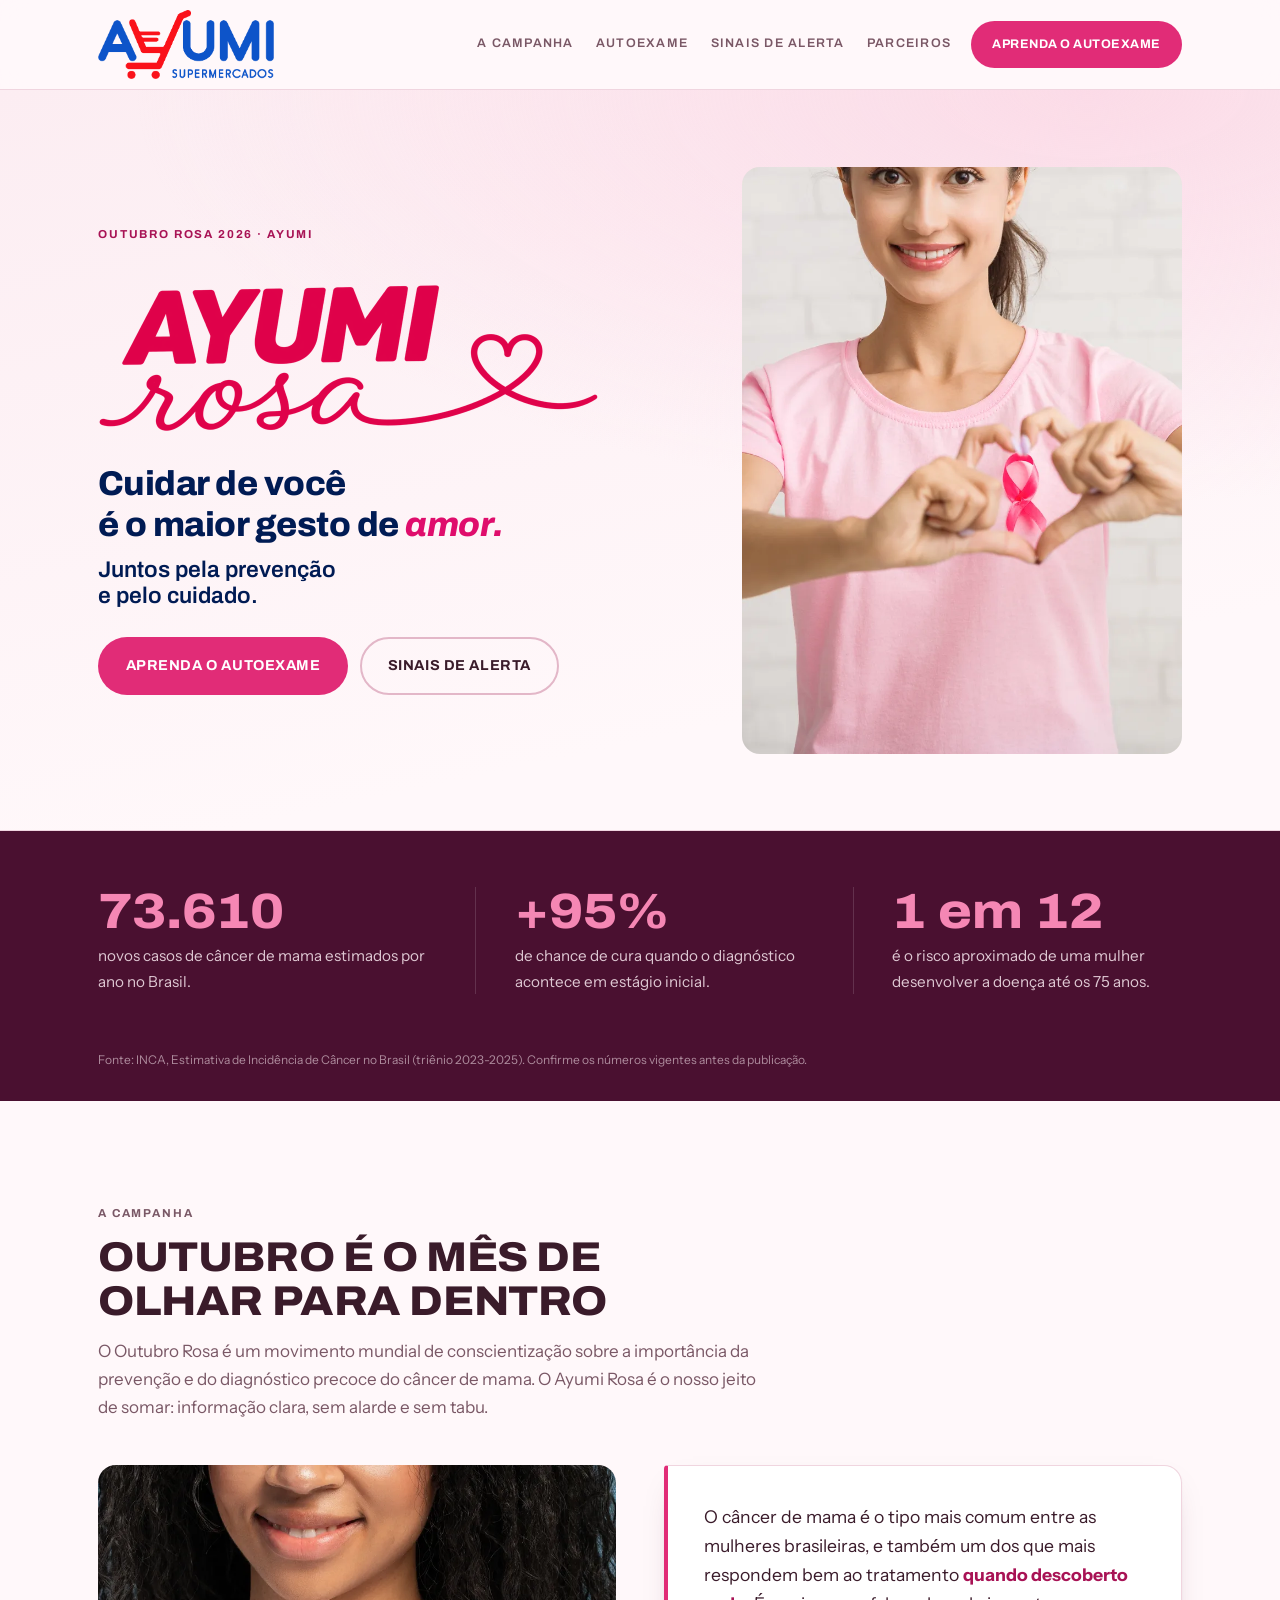
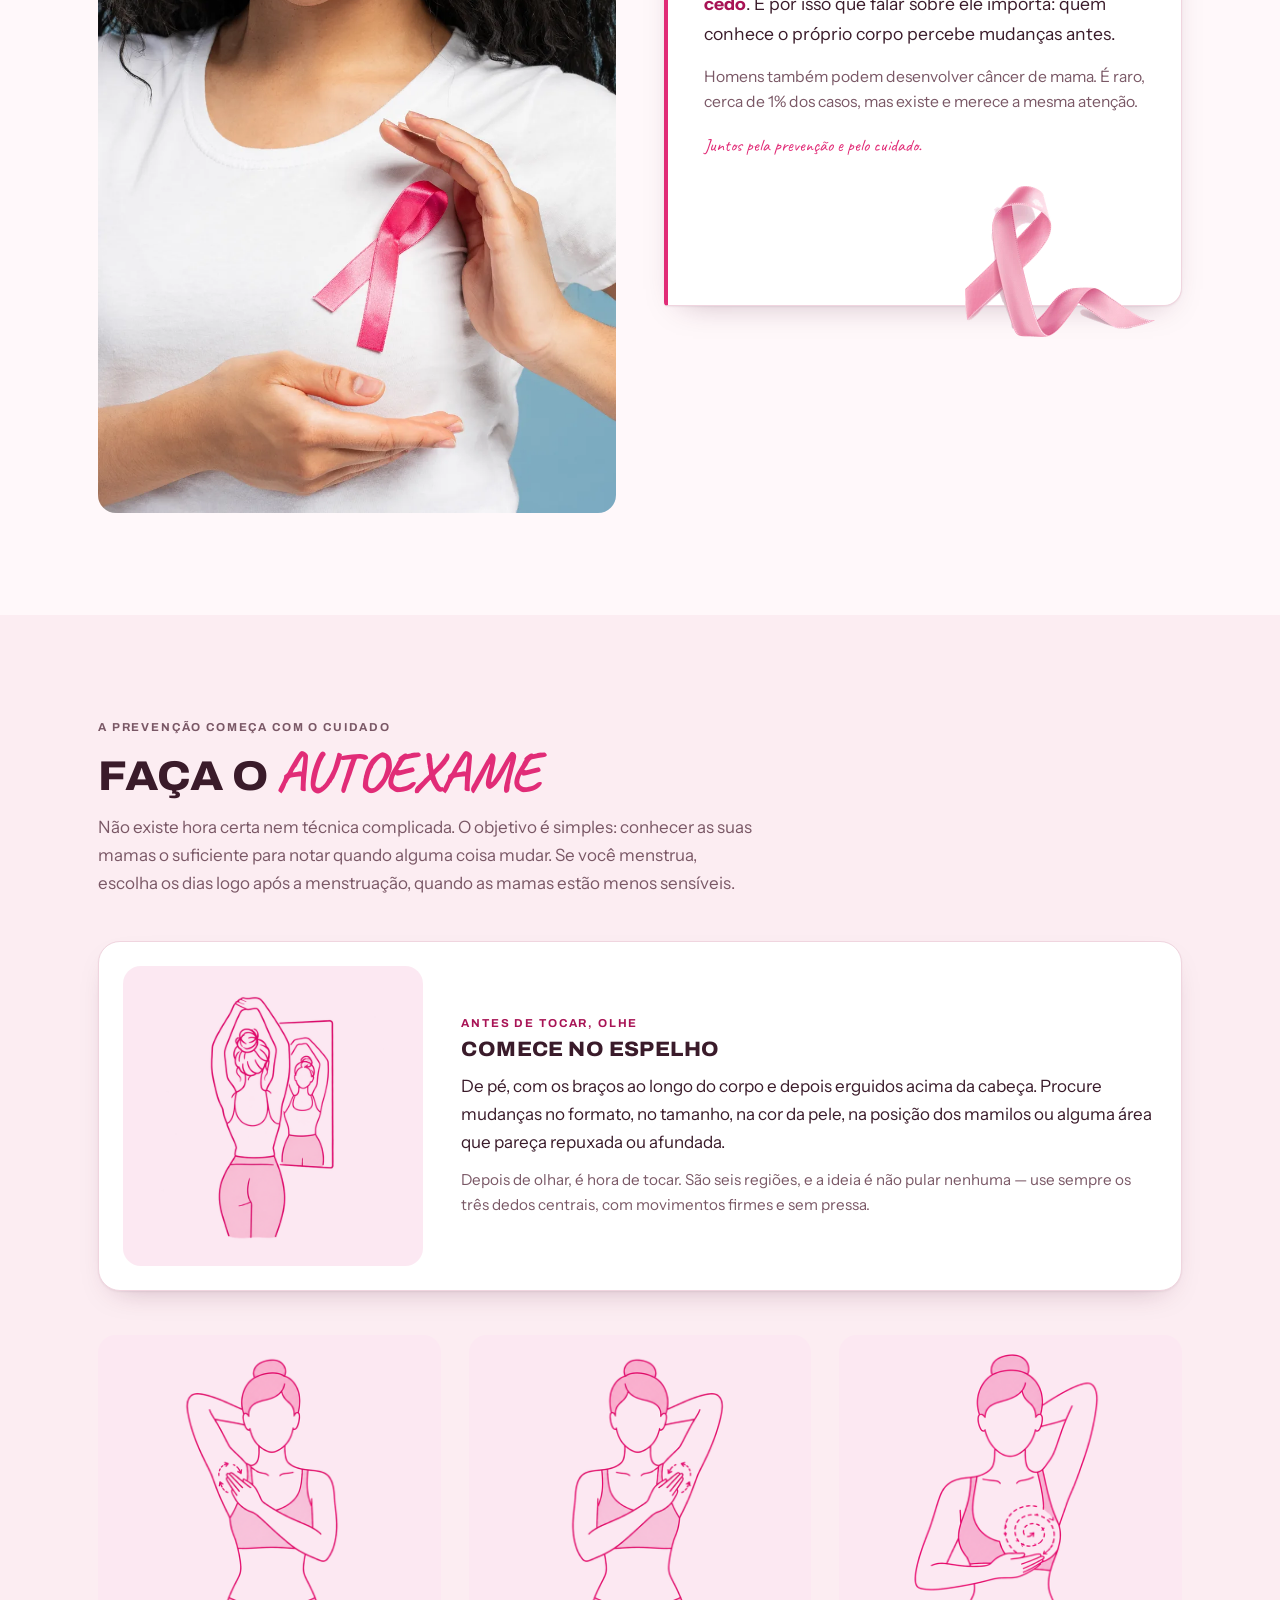
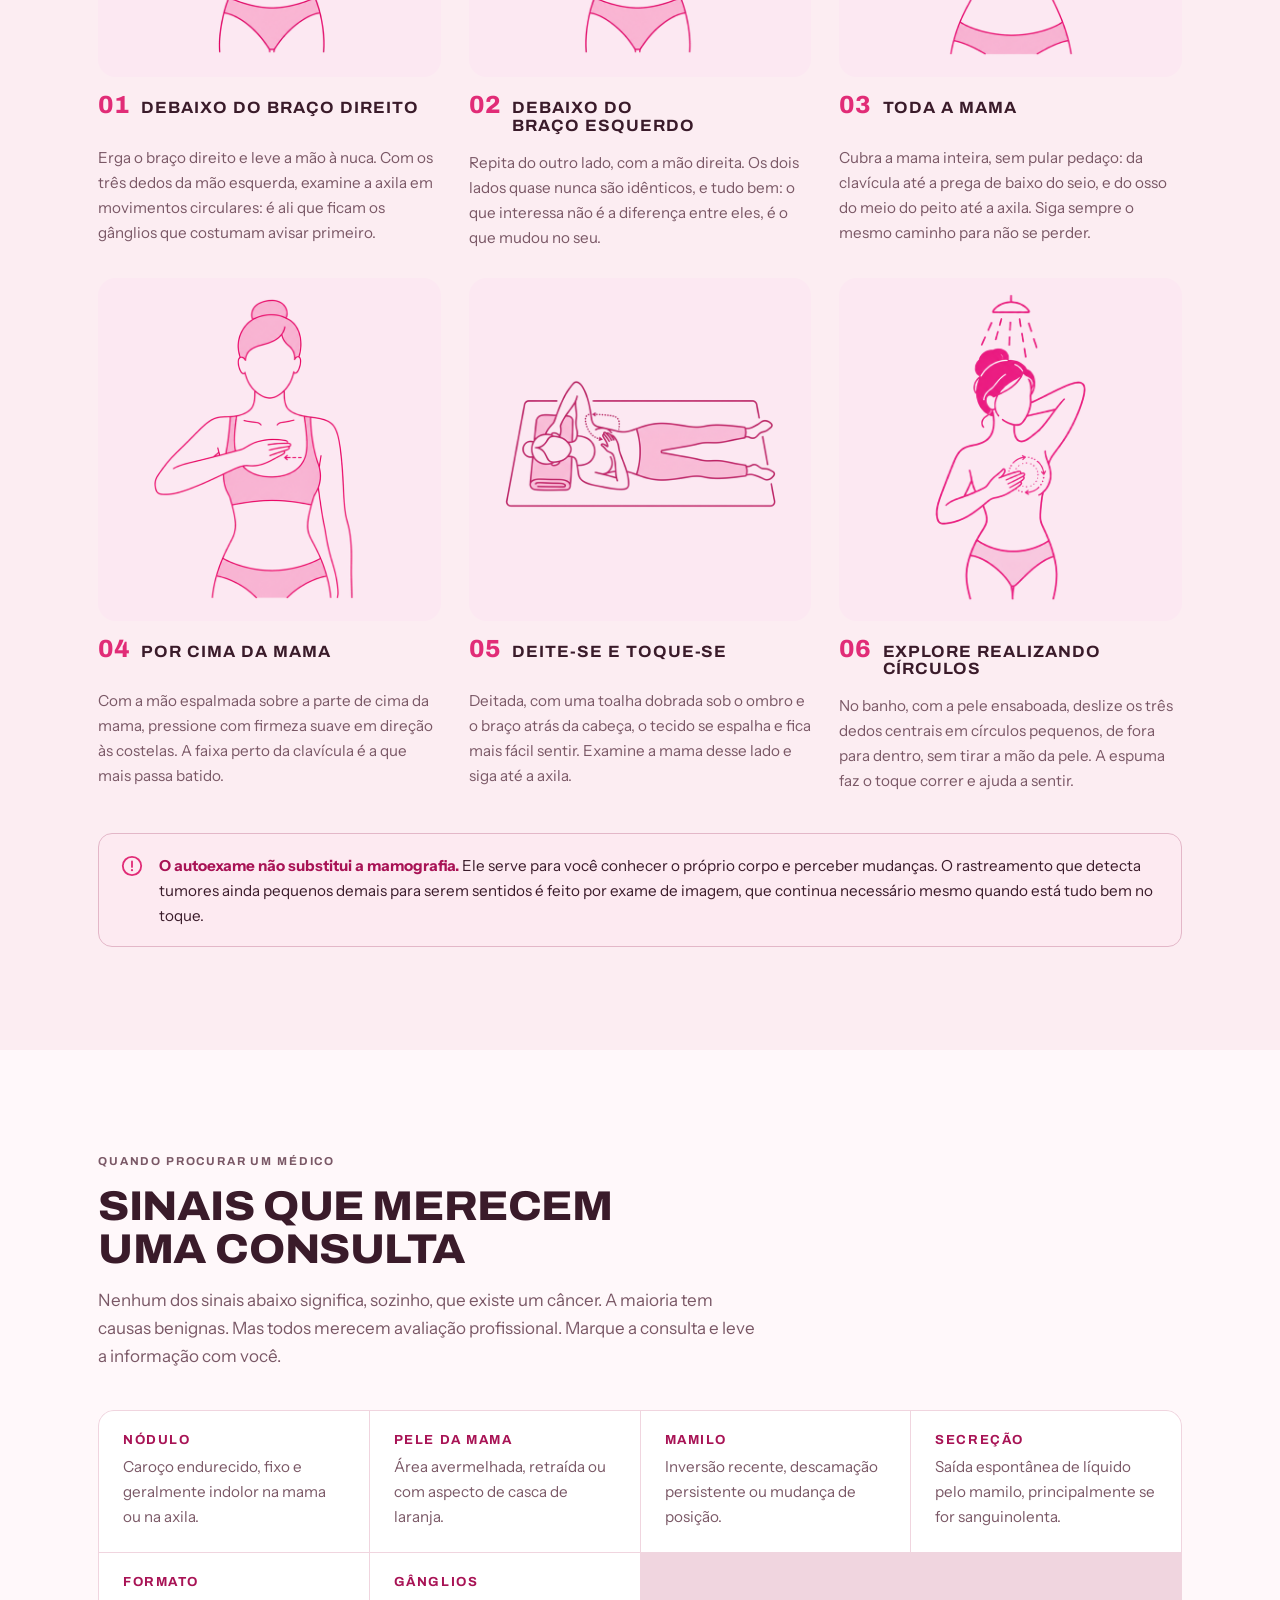
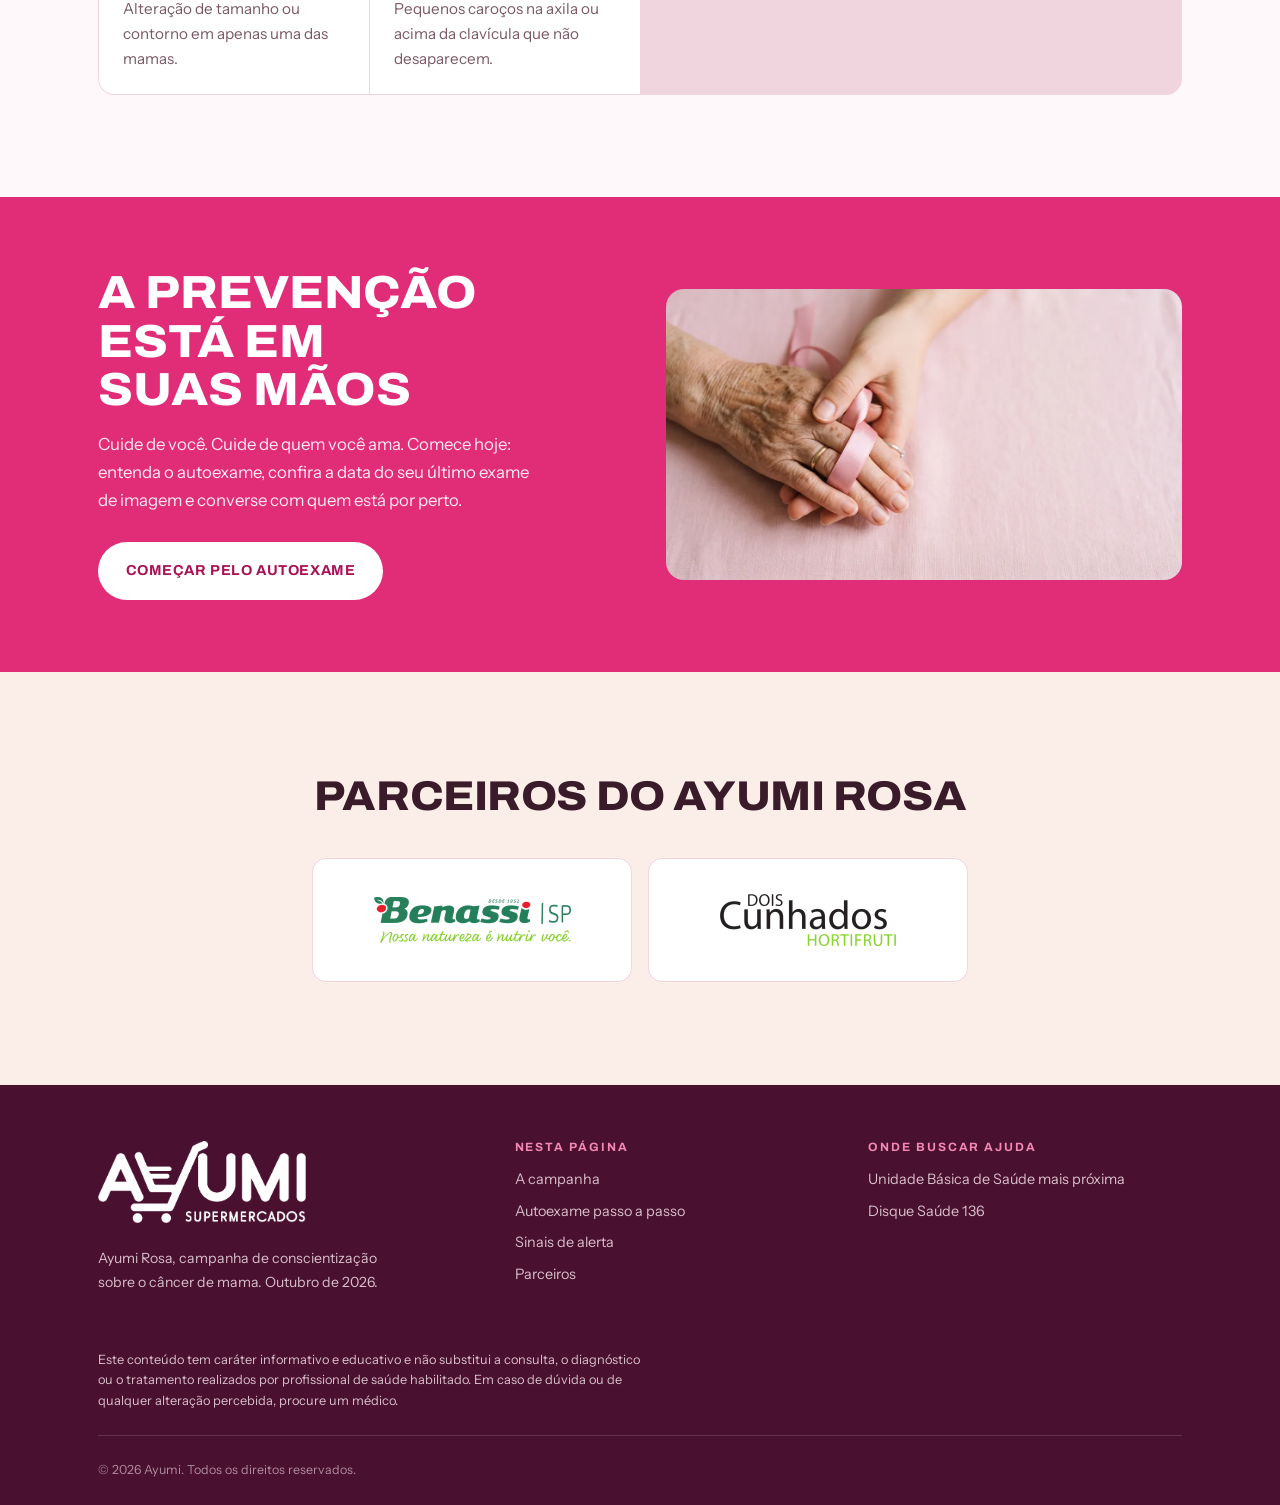
==== index.html @ afede97d "Fotos do banner e da campanha, e o laco volta a ser cetim Tres imagens trocadas de uma vez, todas de" ====
<!doctype html>
<html lang="pt-BR">
<head>
<meta charset="utf-8">
<meta name="viewport" content="width=device-width, initial-scale=1">
<title>Ayumi Rosa</title>
<meta name="description" content="Outubro Rosa da Ayumi: como fazer o autoexame, quais sinais merecem uma consulta e por que o diagnóstico precoce muda tudo.">

<!-- Endereco provisorio: reforca o X-Robots-Tag que o Caddy manda no cabecalho.
     Tirar os dois juntos quando a pagina for final. -->
<meta name="robots" content="noindex, nofollow">

<meta property="og:type" content="website">
<meta property="og:locale" content="pt_BR">
<meta property="og:site_name" content="Ayumi">
<meta property="og:title" content="Ayumi Rosa: cuidar de você é o maior gesto de amor">
<meta property="og:description" content="Outubro Rosa da Ayumi: como fazer o autoexame, quais sinais merecem uma consulta e por que o diagnóstico precoce muda tudo.">
<meta property="og:url" content="https://ayumi.locomotiva.art.br/">
<meta property="og:image" content="https://ayumi.locomotiva.art.br/img/og-ayumi-rosa.jpg">
<meta property="og:image:width" content="1200">
<meta property="og:image:height" content="630">
<meta property="og:image:alt" content="Laço de cetim rosa sobre papel texturizado">
<meta name="twitter:card" content="summary_large_image">
<meta name="theme-color" content="#e12c77">

<link rel="preconnect" href="https://fonts.googleapis.com">
<link rel="preconnect" href="https://fonts.gstatic.com" crossorigin>
<link rel="stylesheet" href="https://fonts.googleapis.com/css2?family=Archivo:wdth,wght@75..125,400..900&family=Instrument+Sans:wght@400;500;600&family=Caveat:wght@500;700&display=swap">

<style>
/* ============================================================
   AYUMI ROSA — campanha Outubro Rosa
   TEMA CLARO E SO. Nao existe variante escura: o `color-scheme: light` no
   :root faz o navegador desenhar controles e barra de rolagem no claro mesmo
   com o aparelho no modo escuro, e nao ha nenhum bloco prefers-color-scheme
   nem [data-theme]. Se for reintroduzir tema escuro um dia, lembre que a logo
   e vermelha e azul e precisa da negativa (img/logo-ayumi-branco.webp)
   sobre fundo escuro.
   Paleta: magenta de campanha + neutros mornos enviesados ao rosa
   + ameixa profunda no lugar do preto. O azul-marinho entra so na frase do
   banner, para bater com a arte da campanha; nao e cor de interface.
   ============================================================ */

:root{
  color-scheme: light;

  --papel:        #FFF8FA;
  --superficie:   #FFFFFF;
  --faixa:        #FCEDF2;
  --faixa-quente: #FBEEE8;
  --profundo:     #4A1030;
  --profundo-2:   #611843;

  --tinta:        #3A1B2A;
  --tinta-suave:  #7A5866;
  --tinta-clara:  #FFF0F6;

  --marinho:      #001B54;   /* texto do banner, medido na arte da campanha */
  --rosa-banner:  #DF0D6C;   /* o "amor." do banner, idem */

  --rosa:         #E12C77;
  --rosa-escuro:  #A81355;
  --rosa-medio:   #F587B4;
  --rosa-claro:   #FBD9E6;

  --linha:        #F0D5DF;
  --linha-forte:  #E3B7C8;
  --sombra:       0 1px 2px rgba(74,16,48,.06), 0 12px 32px -18px rgba(74,16,48,.35);

  --mono: ui-monospace, SFMono-Regular, "SF Mono", Menlo, Consolas, monospace;
  --display: "Archivo", "Helvetica Neue", Arial, sans-serif;
  --corpo: "Instrument Sans", "Helvetica Neue", Arial, sans-serif;
  --script: "Caveat", "Brush Script MT", cursive;

  --larg: 1180px;
  --gutter: clamp(1.25rem, 4vw, 3rem);
}



*,*::before,*::after{ box-sizing:border-box; }
img{ max-width:100%; }

body{
  margin:0;
  background: var(--papel);
  color: var(--tinta);
  font-family: var(--corpo);
  font-size: 1.0625rem;
  line-height: 1.65;
  -webkit-font-smoothing: antialiased;
}

h1,h2,h3,h4{
  font-family: var(--display);
  font-weight: 800;
  line-height: 1.05;
  text-wrap: balance;
  margin: 0;
}

p{ margin:0; }
a{ color: var(--rosa-escuro); }

:focus-visible{
  outline: 3px solid var(--rosa);
  outline-offset: 3px;
  border-radius: 4px;
}

.env{ width:100%; max-width: var(--larg); margin-inline:auto; padding-inline: var(--gutter); }

.rotulo{
  font-family: var(--display);
  font-size: .72rem;
  font-weight: 700;
  letter-spacing: .16em;
  text-transform: uppercase;
  color: var(--rosa-escuro);
  margin:0;
}

.script{ font-family: var(--script); font-weight:700; color: var(--rosa); }

.secao{ padding-block: clamp(3.5rem, 8vw, 6.5rem); }
.secao--faixa{ background: var(--faixa); }
.secao--quente{ background: var(--faixa-quente); }

.cabecalho-secao{ display:flex; flex-direction:column; gap:.85rem; max-width: 46rem; }
.cabecalho-secao h2{ font-size: clamp(1.7rem, 3.6vw, 2.6rem); font-stretch: 108%; text-transform: uppercase; letter-spacing:-.01em; }
.cabecalho-secao p{ color: var(--tinta-suave); max-width: 60ch; }
/* So os parceiros usam: o titulo fica sozinho na secao e os dois cartoes ja
   sao centrados, entao alinhar a esquerda deixava o titulo fora de eixo. */
.cabecalho-secao--centro{ align-items:center; text-align:center; margin-inline:auto; }

/* ---------- botões ---------- */
.btn{
  display:inline-flex; align-items:center; gap:.55rem;
  font-family: var(--display); font-weight:700; font-size:.9rem;
  letter-spacing:.04em; text-transform:uppercase;
  padding: .95rem 1.6rem; border-radius: 999px;
  border:2px solid transparent; text-decoration:none; cursor:pointer;
  transition: transform .18s ease, background-color .18s ease, color .18s ease, border-color .18s ease;
}
.btn--primario{ background: var(--rosa); color:#fff; }
.btn--primario:hover{ background: var(--rosa-escuro); transform: translateY(-2px); }
.btn--vazado{ border-color: var(--linha-forte); color: var(--tinta); background:transparent; }
.btn--vazado:hover{ border-color: var(--rosa); color: var(--rosa-escuro); transform: translateY(-2px); }
.btn--claro{ background:#fff; color: var(--rosa-escuro); }
.btn--claro:hover{ transform: translateY(-2px); background: var(--tinta-clara); }

/* ---------- topo ---------- */
.topo{
  position: sticky; top:0; z-index:50;
  background: color-mix(in srgb, var(--papel) 88%, transparent);
  backdrop-filter: blur(12px);
  border-bottom: 1px solid var(--linha);
}
.topo__grade{
  display:flex; align-items:center; gap:1.25rem;
  min-height: 76px; flex-wrap:nowrap; padding-block:.6rem;
}
.topo__nav{ display:flex; gap:1.4rem; margin-left:auto; overflow-x:auto; scrollbar-width:none; }
.topo__nav::-webkit-scrollbar{ display:none; }
.topo__nav a{
  font-family: var(--display); font-size:.78rem; font-weight:600;
  letter-spacing:.1em; text-transform:uppercase; text-decoration:none;
  color: var(--tinta-suave); white-space:nowrap; padding-block:.3rem;
  border-bottom:2px solid transparent;
}
.topo__nav a:hover{ color: var(--rosa-escuro); border-bottom-color: var(--rosa); }
.topo .btn{ padding:.7rem 1.2rem; font-size:.78rem; flex:0 0 auto; }
@media (max-width: 1060px){ .topo .btn{ display:none; } }

/* Faixa de tablet: logo + 4 itens nao cabem em uma linha, e a rolagem lateral
   do menu escondia um item sem nenhuma pista. Quebra em duas linhas.
   Precisa vir ANTES do bloco de 720px, que esconde o menu de vez no celular. */
@media (max-width: 920px){
  .topo__grade{ flex-wrap:wrap; }
  .topo__nav{ margin-left:0; width:100%; flex-wrap:wrap; overflow:visible; gap:.2rem 1.1rem; }
  .topo__nav a{ padding-block:.45rem; }
}
@media (max-width: 720px){
  /* Sem menu no topo. Medido: os itens quebravam em 3 linhas e o cabecalho
     ia a 206px — mais de um quarto da tela de um celular so de cabecalho,
     antes de comecar a pagina. Numa landing linear a rolagem ja e a
     navegacao, e o rodape repete os mesmos links. */
  .topo{ position:static; }
  .topo__nav{ display:none; }
  .topo__grade{ min-height:0; }

  /* 18px de alvo de toque nos links do rodape era pequeno demais para o dedo */
  .rodape ul{ gap:.15rem; }
  .rodape ul a{ display:inline-block; padding-block:.55rem; }
}


/* ---------- logo ---------- */
/* Mesma aba, de proposito: logo que leva ao site da marca e comportamento
   conhecido, e mandar o visitante para a loja e o objetivo da campanha. */
.logo-link{ display:inline-flex; flex:0 0 auto; border-radius:8px; transition: opacity .18s ease; }
.logo-link:hover{ opacity:.82; }
.logo-topo{ display:block; width:176px; height:auto; }
.logo-rodape{ display:block; width:208px; height:auto; }
.rodape .logo-link:hover{ opacity:.75; }
/* Precisa vir DEPOIS das larguras base: ficava junto do resto do topo, no
   @media de 720px la em cima, e a regra base sobrescrevia a versao menor. */
@media (max-width: 720px){ .logo-topo{ width:152px; } }


/* ---------- hero ---------- */
.hero{
  position:relative;
  background:
    radial-gradient(120% 90% at 85% 0%, color-mix(in srgb, var(--rosa-claro) 90%, transparent) 0%, transparent 62%),
    linear-gradient(168deg, var(--faixa) 0%, var(--papel) 78%);
  border-bottom:1px solid var(--linha);
}
.hero__grade{
  display:grid; grid-template-columns: 1.05fr .95fr; gap: clamp(2rem,5vw,4rem);
  align-items:center; padding-block: clamp(2.5rem, 6vw, 5rem);
}
@media (max-width: 900px){ .hero__grade{ grid-template-columns:1fr; } }

.hero__texto{ display:flex; flex-direction:column; gap:1.35rem; position:relative; z-index:2; }
/* A marca da campanha e arte pronta, nao tipografia: o "rosa" manuscrito
   termina num laco que vira coracao, e isso nao se remonta com fonte. */
.marca{ margin:0; }
.marca img{ display:block; width:min(100%, 500px); height:auto; }
.hero__frase{
  font-family: var(--display); font-weight:800; font-size: clamp(1.3rem, 6vw, 2.15rem);
  line-height:1.18; letter-spacing:-.015em; color: var(--marinho);
}
.hero__frase em{ font-style:italic; color: var(--rosa-banner); }
/* Mote da campanha logo abaixo da frase de abertura: um degrau menor, para ler
   como assinatura e nao como uma segunda manchete. */
.hero__mote{
  display:block; margin-top:.7rem; font-size:.66em; font-weight:600;
  color: var(--marinho); letter-spacing:0;
}
.hero__acoes{ display:flex; flex-wrap:wrap; gap:.75rem; margin-top:.35rem; }

.hero__arte{ position:relative; width:100%; max-width:440px; margin-inline-start:auto; }
/* Coluna unica: sem teto, o retrato 3:4 ocupava 796px de largura e ~133vh de
   altura, empurrando o resto da pagina para fora da primeira tela. */
@media (max-width: 900px){ .hero__arte{ margin-inline:auto; max-width:380px; } }


/* ---------- faixa de dados ---------- */
.dados{ background: var(--profundo); color: var(--tinta-clara); }
.dados__grade{
  display:grid; grid-template-columns: repeat(3, 1fr);
  gap: clamp(1.5rem,4vw,3rem); padding-block: clamp(2.5rem,5vw,3.5rem);
}
@media (max-width: 780px){ .dados__grade{ grid-template-columns:1fr; } }
.dado{ display:flex; flex-direction:column; gap:.4rem; }
.dado + .dado{ border-top:1px solid rgba(255,255,255,.14); padding-top:1.5rem; }
@media (min-width: 781px){
  .dado + .dado{ border-top:0; padding-top:0; border-left:1px solid rgba(255,255,255,.14); padding-left: clamp(1.5rem,3vw,3rem); }
}
.dado__num{
  font-family: var(--display); font-weight:800; font-stretch:110%;
  font-size: clamp(2.1rem, 4.6vw, 3.1rem); line-height:1;
  color: var(--rosa-medio); font-variant-numeric: tabular-nums;
}
.dado__txt{ font-size:.95rem; color: rgba(255,240,246,.82); max-width:34ch; }
.dados__fonte{ font-size:.75rem; color: rgba(255,240,246,.55); padding-bottom:2rem; }

/* ---------- sobre ---------- */
.sobre__grade{
  display:grid; grid-template-columns: 1fr 1fr; gap: clamp(1.5rem,4vw,3rem);
  align-items:start; margin-top:2.75rem;
}
@media (max-width: 880px){
  .sobre__grade{ grid-template-columns:1fr; }
  .sobre__coluna .foto{ max-width:460px; margin-inline:auto; }
}
.sobre__coluna{ display:flex; flex-direction:column; gap:1.5rem; }
.declaracao{
  position:relative;
  background: var(--superficie); border:1px solid var(--linha);
  border-left:4px solid var(--rosa); border-radius: 4px 18px 18px 4px;
  padding: clamp(1.5rem,3vw,2.25rem); box-shadow: var(--sombra);
  display:flex; flex-direction:column; gap:1rem;
}
.declaracao p{ font-size:1.1rem; }
.declaracao p strong{ color: var(--rosa-escuro); }
/* Ornamento no pe da caixa: ultimo elemento do fluxo, encostado na direita
   pela margem automatica da esquerda, e descendo para fora da caixa pela
   margem de baixo negativa. Como ele vem depois do texto e nao e posicionado
   fora do fluxo, nao ha largura em que cubra alguma linha. O transbordo cabe
   no respiro que a secao ja tem embaixo. */
.declaracao__laco{
  display:block; width:min(46%, 190px); height:auto;
  margin: .6rem -.6rem -68px auto;
}

.declaracao__assina{ font-family: var(--script); font-size:1.5rem; color: var(--rosa); }

/* ---------- passos ---------- */
/* auto-fit, e nao 3->1: com o corte seco em 900px cada ilustracao 1:1 virava
   um quadrado de 796px. Assim cai para 2 colunas antes de cair para 1. */
.passos{
  display:grid; grid-template-columns: repeat(auto-fit, minmax(240px,1fr));
  gap: clamp(1rem,2.5vw,1.75rem); margin-top:2.75rem;
}
.passo{ display:flex; flex-direction:column; gap:1rem; }
.passo__topo{ display:flex; align-items:baseline; gap:.7rem; }
.passo__num{
  font-family: var(--display); font-weight:800; font-size:1.55rem;
  color: var(--rosa); font-variant-numeric: tabular-nums; line-height:1;
}
.passo h3{
  font-size:1.02rem; letter-spacing:.06em; text-transform:uppercase;
  font-weight:700; font-stretch:104%;
}
.passo p{ font-size:.95rem; color: var(--tinta-suave); }

/* Seis regioes do autoexame: 3x2 no desktop. Precisa vir DEPOIS de .passos,
   que e auto-fit e deixaria 4+2 na primeira linha. */
.passos--seis{ grid-template-columns: repeat(3, minmax(0,1fr)); }
@media (max-width: 880px){ .passos--seis{ grid-template-columns: repeat(2, minmax(0,1fr)); } }
/* Titulo de duas linhas ("Debaixo do braco esquerdo") desalinhava o texto das
   colunas vizinhas; reserva a altura das duas linhas enquanto ha mais de uma. */
@media (min-width: 561px){ .passos--seis .passo__topo{ min-height:2.2rem; } }
@media (max-width: 560px){ .passos--seis{ grid-template-columns: 1fr; } }

/* Observacao no espelho: nao e uma regiao de toque, entao fica fora da grade
   e vem antes dela, que e a ordem do exame. */
.antes{
  display:grid; grid-template-columns: minmax(0,300px) 1fr;
  gap: clamp(1.25rem,3vw,2.5rem); align-items:center;
  margin-top:2.75rem; padding: clamp(1rem,2.2vw,1.5rem);
  background: var(--superficie); border:1px solid var(--linha);
  border-radius:22px; box-shadow: var(--sombra);
}
.antes h3{
  font-size:1.3rem; text-transform:uppercase; letter-spacing:.02em;
  font-stretch:104%; margin-block:.35rem .7rem;
}
.antes__txt p + p{ margin-top:.7rem; color: var(--tinta-suave); font-size:.95rem; }
@media (max-width: 760px){
  .antes{ grid-template-columns:1fr; }
  .antes .foto{ max-width:320px; margin-inline:auto; }
}

.aviso{
  display:flex; gap:1rem; align-items:flex-start; margin-top:2.5rem;
  padding: 1.15rem 1.35rem; border-radius:14px;
  background: color-mix(in srgb, var(--rosa-claro) 55%, var(--superficie));
  border:1px solid var(--linha-forte);
}
.aviso svg{ flex:0 0 auto; margin-top:.15rem; }
.aviso p{ font-size:.95rem; }
.aviso strong{ color: var(--rosa-escuro); }

/* ---------- sinais ---------- */
.sinais__grade{
  display:grid; grid-template-columns: repeat(auto-fit, minmax(240px,1fr));
  gap:1px; margin-top:2.5rem; background: var(--linha);
  border:1px solid var(--linha); border-radius:16px; overflow:hidden;
}
.sinal{ background: var(--superficie); padding:1.4rem 1.5rem; display:flex; flex-direction:column; gap:.45rem; }
.sinal h3{ font-size:.82rem; letter-spacing:.12em; text-transform:uppercase; color: var(--rosa-escuro); font-weight:700; }
.sinal p{ font-size:.95rem; color: var(--tinta-suave); }

/* ---------- parceiros ---------- */
.parceiros__lista{
  display:grid; grid-template-columns: repeat(2, minmax(0,320px));
  justify-content:center; gap:1rem; margin-top:2.5rem;
}
@media (max-width: 560px){
  .parceiros__lista{ grid-template-columns: minmax(0,320px); }
  .parceiro{ min-height:0; }
}
.parceiro{
  display:flex; flex-direction:column; align-items:center; justify-content:center;
  gap:.35rem; text-align:center; min-height:124px; padding:1.25rem 1rem;
  border:1px solid var(--linha); border-radius:14px;
  background: var(--superficie);
}
/* Os quatro arquivos ja saem com a MESMA area aparente (ver README): logo
   largo fica mais baixo, logo compacto fica mais alto, e a fileira pesa igual.
   Por isso aqui nao ha altura fixa: quem manda e o tamanho intrinseco de cada
   um, e o max-width so entra quando a coluna aperta. */
.parceiro img{ display:block; max-width:100%; height:auto; }

/* ---------- cta ---------- */
.cta{ background: var(--rosa); color:#fff; }
.cta__grade{
  display:grid; grid-template-columns: 1fr 1fr; gap: clamp(1.5rem,4vw,3.5rem);
  align-items:center; padding-block: clamp(3rem,6vw,4.5rem);
}
@media (max-width: 880px){ .cta__grade{ grid-template-columns:1fr; } }
.cta h2{ font-size: clamp(1.8rem,4.2vw,2.9rem); text-transform:uppercase; font-stretch:108%; }
.cta p{ margin-top:1rem; font-size:1.05rem; max-width:40ch; color: rgba(255,255,255,.9); }
.cta .btn--claro{ margin-top:1.75rem; }

/* ---------- imagens ---------- */
.foto{
  display:block; width:100%; height:auto;
  border-radius:18px;
  background: var(--rosa-claro);   /* segura o layout enquanto carrega */
}

/* ---------- rodapé ---------- */
.rodape{ background: var(--profundo); color: rgba(255,240,246,.78); }
.rodape__grade{
  display:grid; grid-template-columns: 1.2fr 1fr 1fr; gap:2.5rem;
  padding-block: clamp(2.5rem,5vw,3.5rem);
}
@media (max-width: 820px){ .rodape__grade{ grid-template-columns:1fr; } }
.rodape h3{
  font-size:.75rem; letter-spacing:.16em; text-transform:uppercase;
  color: var(--rosa-medio); margin-bottom:.9rem; font-weight:700;
}
.rodape ul{ list-style:none; margin:0; padding:0; display:flex; flex-direction:column; gap:.5rem; font-size:.9rem; }
.rodape a{ color: rgba(255,240,246,.78); text-decoration:none; }
.rodape a:hover{ color:#fff; text-decoration:underline; }
.rodape__base{
  border-top:1px solid rgba(255,255,255,.14); padding-block:1.5rem;
  display:flex; flex-wrap:wrap; gap:1rem; align-items:center;
  font-size:.78rem; color: rgba(255,240,246,.55);
}
.rodape__disclaimer{ max-width:62ch; font-size:.8rem; line-height:1.6; padding-bottom:1.5rem; }

html{ scroll-behavior:smooth; }
@media (prefers-reduced-motion: reduce){
  html{ scroll-behavior:auto; }
  *{ transition-duration:.01ms !important; animation-duration:.01ms !important; }
}
</style>
</head>
<body>

<!-- ====================== TOPO ====================== -->
<header class="topo">
  <div class="env topo__grade">
    <a class="logo-link" href="https://www.ayumi.com.br/">
      <img class="logo-topo" src="img/logo-ayumi.webp"
           width="547" height="217" alt="Ayumi Supermercados">
    </a>
    <nav class="topo__nav" aria-label="Seções da página">
      <a href="#campanha">A campanha</a>
      <a href="#autoexame">Autoexame</a>
      <a href="#sinais">Sinais de alerta</a>
      <a href="#parceiros">Parceiros</a>
    </nav>
    <a class="btn btn--primario" href="#autoexame">Aprenda o autoexame</a>
  </div>
</header>

<main>

<!-- ====================== HERO ====================== -->
<section class="hero">
  <div class="env hero__grade">
    <div class="hero__texto">
      <p class="rotulo">Outubro Rosa 2026 · Ayumi</p>
      <h1 class="marca">
        <img src="img/marca-ayumi-rosa.webp" width="500" height="177"
             alt="Ayumi Rosa" decoding="async" fetchpriority="high">
      </h1>
      <p class="hero__frase">Cuidar de você<br>é o maior gesto de <em>amor.</em>
         <span class="hero__mote">Juntos pela prevenção<br>e pelo cuidado.</span></p>
      <div class="hero__acoes">
        <a class="btn btn--primario" href="#autoexame">Aprenda o autoexame</a>
        <a class="btn btn--vazado" href="#sinais">Sinais de alerta</a>
      </div>
    </div>

    <div class="hero__arte">
      <img class="foto" src="img/hero-retrato.webp" width="800" height="1067"
             alt="Mulher de camiseta rosa sorrindo, formando um coração com as mãos ao redor de um laço rosa no peito" decoding="async" fetchpriority="high">
    </div>
  </div>
</section>

<!-- ====================== DADOS ====================== -->
<section class="dados" aria-label="O câncer de mama em números">
  <div class="env">
    <div class="dados__grade">
      <div class="dado">
        <span class="dado__num">73.610</span>
        <p class="dado__txt">novos casos de câncer de mama estimados por ano no Brasil.</p>
      </div>
      <div class="dado">
        <span class="dado__num">+95%</span>
        <p class="dado__txt">de chance de cura quando o diagnóstico acontece em estágio inicial.</p>
      </div>
      <div class="dado">
        <span class="dado__num">1 em 12</span>
        <p class="dado__txt">é o risco aproximado de uma mulher desenvolver a doença até os 75 anos.</p>
      </div>
    </div>
    <p class="dados__fonte">Fonte: INCA, Estimativa de Incidência de Câncer no Brasil (triênio 2023-2025). Confirme os números vigentes antes da publicação.</p>
  </div>
</section>

<!-- ====================== CAMPANHA ====================== -->
<section class="secao" id="campanha">
  <div class="env">
    <div class="cabecalho-secao">
      <p class="rotulo">A campanha</p>
      <h2>Outubro é o mês de olhar para dentro</h2>
      <p>O Outubro Rosa é um movimento mundial de conscientização sobre a importância
         da prevenção e do diagnóstico precoce do câncer de mama. O Ayumi Rosa é o nosso
         jeito de somar: informação clara, sem alarde e sem tabu.</p>
    </div>

    <div class="sobre__grade">
      <div class="sobre__coluna">
        <img class="foto" src="img/campanha-autocuidado.webp" width="900" height="1125"
             alt="Mulher de camiseta branca com um laço rosa no peito, as mãos em volta da mama" decoding="async" loading="lazy">
      </div>

      <div class="sobre__coluna">
        <div class="declaracao">
          <p>O câncer de mama é o tipo mais comum entre as mulheres brasileiras, e também
             um dos que mais respondem bem ao tratamento <strong>quando descoberto cedo</strong>.
             É por isso que falar sobre ele importa: quem conhece o próprio corpo percebe
             mudanças antes.</p>
          <p style="color:var(--tinta-suave);font-size:.98rem">Homens também podem desenvolver
             câncer de mama. É raro, cerca de 1% dos casos, mas existe e merece a mesma atenção.</p>
          <p class="declaracao__assina">Juntos pela prevenção e pelo cuidado.</p>
          <img class="declaracao__laco" src="img/laco-outubro-rosa.webp" width="190" height="151"
               alt="" aria-hidden="true" decoding="async" loading="lazy">
        </div>
      </div>
    </div>
  </div>
</section>

<!-- ====================== AUTOEXAME ====================== -->
<section class="secao secao--faixa" id="autoexame">
  <div class="env">
    <div class="cabecalho-secao">
      <p class="rotulo">A prevenção começa com o cuidado</p>
      <h2>Faça o <span class="script" style="font-size:1.35em;line-height:.8">autoexame</span></h2>
      <p>Não existe hora certa nem técnica complicada. O objetivo é simples: conhecer as
         suas mamas o suficiente para notar quando alguma coisa mudar. Se você menstrua,
         escolha os dias logo após a menstruação, quando as mamas estão menos sensíveis.</p>
    </div>

    <!-- Observação no espelho: vem antes do toque e não é uma das seis regiões,
         por isso fica fora da grade. -->
    <div class="antes">
      <img class="foto" src="img/autoexame-1-espelho.webp" width="720" height="720"
           alt="Ilustração: mulher de costas diante do espelho, com os braços erguidos acima da cabeça" decoding="async" loading="lazy">
      <div class="antes__txt">
        <p class="rotulo">Antes de tocar, olhe</p>
        <h3>Comece no espelho</h3>
        <p>De pé, com os braços ao longo do corpo e depois erguidos acima da cabeça.
           Procure mudanças no formato, no tamanho, na cor da pele, na posição dos mamilos
           ou alguma área que pareça repuxada ou afundada.</p>
        <p>Depois de olhar, é hora de tocar. São seis regiões, e a ideia é não pular
           nenhuma — use sempre os três dedos centrais, com movimentos firmes e sem pressa.</p>
      </div>
    </div>

    <ol class="passos passos--seis" style="list-style:none;padding:0">
      <li class="passo">
        <img class="foto" src="img/autoexame-axila-direita.webp" width="720" height="720"
             alt="Ilustração: mulher com o braço direito erguido e a mão atrás da nuca, apalpando a axila direita com a outra mão em movimentos circulares" decoding="async" loading="lazy">
        <div class="passo__topo"><span class="passo__num">01</span><h3>Debaixo do braço direito</h3></div>
        <p>Erga o braço direito e leve a mão à nuca. Com os três dedos da mão esquerda,
           examine a axila em movimentos circulares: é ali que ficam os gânglios que
           costumam avisar primeiro.</p>
      </li>

      <li class="passo">
        <img class="foto" src="img/autoexame-axila-esquerda.webp" width="720" height="720"
             alt="Ilustração: mulher com o braço esquerdo erguido e a mão atrás da nuca, apalpando a axila esquerda com a outra mão em movimentos circulares" decoding="async" loading="lazy">
        <div class="passo__topo"><span class="passo__num">02</span><h3>Debaixo do braço esquerdo</h3></div>
        <p>Repita do outro lado, com a mão direita. Os dois lados quase nunca são
           idênticos, e tudo bem: o que interessa não é a diferença entre eles, é o que
           mudou no seu.</p>
      </li>

      <li class="passo">
        <img class="foto" src="img/autoexame-mama-inteira.webp" width="720" height="720"
             alt="Ilustração: mulher com o braço esquerdo erguido, sustentando a mama por baixo, com uma espiral tracejada que vai da borda externa até o centro" decoding="async" loading="lazy">
        <div class="passo__topo"><span class="passo__num">03</span><h3>Toda a mama</h3></div>
        <p>Cubra a mama inteira, sem pular pedaço: da clavícula até a prega de baixo do
           seio, e do osso do meio do peito até a axila. Siga sempre o mesmo caminho para
           não se perder.</p>
      </li>

      <li class="passo">
        <img class="foto" src="img/autoexame-parte-de-cima.webp" width="720" height="720"
             alt="Ilustração: mulher com a mão espalmada sobre a parte de cima da mama, pressionando em direção às costelas" decoding="async" loading="lazy">
        <div class="passo__topo"><span class="passo__num">04</span><h3>Por cima da mama</h3></div>
        <p>Com a mão espalmada sobre a parte de cima da mama, pressione com firmeza suave
           em direção às costelas. A faixa perto da clavícula é a que mais passa batido.</p>
      </li>

      <li class="passo">
        <img class="foto" src="img/autoexame-3-deitada.webp" width="720" height="720"
             alt="Ilustração: mulher deitada com uma toalha sob o ombro e o braço atrás da cabeça, apalpando a mama em direção à axila" decoding="async" loading="lazy">
        <div class="passo__topo"><span class="passo__num">05</span><h3>Deite-se e toque-se</h3></div>
        <p>Deitada, com uma toalha dobrada sob o ombro e o braço atrás da cabeça, o tecido
           se espalha e fica mais fácil sentir. Examine a mama desse lado e siga até a axila.</p>
      </li>

      <li class="passo">
        <img class="foto" src="img/autoexame-2-banho.webp" width="720" height="720"
             alt="Ilustração: mulher no banho, com um braço atrás da cabeça, apalpando a mama em movimentos circulares" decoding="async" loading="lazy">
        <div class="passo__topo"><span class="passo__num">06</span><h3>Explore realizando círculos</h3></div>
        <p>No banho, com a pele ensaboada, deslize os três dedos centrais em círculos
           pequenos, de fora para dentro, sem tirar a mão da pele. A espuma faz o toque
           correr e ajuda a sentir.</p>
      </li>
    </ol>

    <div class="aviso">
      <svg width="22" height="22" viewBox="0 0 24 24" fill="none" aria-hidden="true">
        <circle cx="12" cy="12" r="10" stroke="var(--rosa)" stroke-width="2"/>
        <path d="M12 7v6" stroke="var(--rosa)" stroke-width="2" stroke-linecap="round"/>
        <circle cx="12" cy="16.6" r="1.2" fill="var(--rosa)"/>
      </svg>
      <p><strong>O autoexame não substitui a mamografia.</strong> Ele serve para você conhecer
         o próprio corpo e perceber mudanças. O rastreamento que detecta tumores ainda pequenos
         demais para serem sentidos é feito por exame de imagem, que continua
         necessário mesmo quando está tudo bem no toque.</p>
    </div>
  </div>
</section>

<!-- ====================== SINAIS ====================== -->
<section class="secao" id="sinais">
  <div class="env">
    <div class="cabecalho-secao">
      <p class="rotulo">Quando procurar um médico</p>
      <h2>Sinais que merecem uma consulta</h2>
      <p>Nenhum dos sinais abaixo significa, sozinho, que existe um câncer. A maioria tem
         causas benignas. Mas todos merecem avaliação profissional. Marque a consulta e leve
         a informação com você.</p>
    </div>

    <div class="sinais__grade">
      <article class="sinal">
        <h3>Nódulo</h3>
        <p>Caroço endurecido, fixo e geralmente indolor na mama ou na axila.</p>
      </article>
      <article class="sinal">
        <h3>Pele da mama</h3>
        <p>Área avermelhada, retraída ou com aspecto de casca de laranja.</p>
      </article>
      <article class="sinal">
        <h3>Mamilo</h3>
        <p>Inversão recente, descamação persistente ou mudança de posição.</p>
      </article>
      <article class="sinal">
        <h3>Secreção</h3>
        <p>Saída espontânea de líquido pelo mamilo, principalmente se for sanguinolenta.</p>
      </article>
      <article class="sinal">
        <h3>Formato</h3>
        <p>Alteração de tamanho ou contorno em apenas uma das mamas.</p>
      </article>
      <article class="sinal">
        <h3>Gânglios</h3>
        <p>Pequenos caroços na axila ou acima da clavícula que não desaparecem.</p>
      </article>
    </div>
  </div>
</section>

<!-- ====================== CTA ====================== -->
<section class="cta">
  <div class="env cta__grade">
    <div>
      <h2>A prevenção está em suas mãos</h2>
      <p>Cuide de você. Cuide de quem você ama. Comece hoje: entenda o autoexame,
         confira a data do seu último exame de imagem e converse com quem está por perto.</p>
      <a class="btn btn--claro" href="#autoexame">Começar pelo autoexame</a>
    </div>

    <img class="foto" src="img/cta-maos.webp" width="1200" height="675"
             alt="Mão jovem apoiada sobre uma mão idosa, com uma fita rosa entre os dedos" decoding="async" loading="lazy">
  </div>
</section>

<!-- ====================== PARCEIROS ====================== -->
<section class="secao secao--quente" id="parceiros">
  <div class="env">
    <div class="cabecalho-secao cabecalho-secao--centro">
      <h2>Parceiros do Ayumi Rosa</h2>
    </div>

    <div class="parceiros__lista">
      <div class="parceiro">
        <img src="img/parceiro-benassi.webp" width="197" height="46"
             alt="Benassi SP" decoding="async" loading="lazy">
      </div>
      <div class="parceiro">
        <img src="img/parceiro-dois-cunhados.webp" width="176" height="52"
             alt="Dois Cunhados Hortifruti" decoding="async" loading="lazy">
      </div>
    </div>
  </div>
</section>

</main>

<!-- ====================== RODAPÉ ====================== -->
<footer class="rodape">
  <div class="env">
    <div class="rodape__grade">
      <div>
        <a class="logo-link" href="https://www.ayumi.com.br/">
          <img class="logo-rodape" src="img/logo-ayumi-branco.webp"
               width="547" height="217" alt="Ayumi Supermercados">
        </a>
        <p style="margin-top:1rem;font-size:.88rem;max-width:34ch">
          Ayumi Rosa, campanha de conscientização sobre o câncer de mama.
          Outubro de 2026.
        </p>
      </div>

      <div>
        <h3>Nesta página</h3>
        <ul>
          <li><a href="#campanha">A campanha</a></li>
          <li><a href="#autoexame">Autoexame passo a passo</a></li>
          <li><a href="#sinais">Sinais de alerta</a></li>
          <li><a href="#parceiros">Parceiros</a></li>
        </ul>
      </div>

      <div>
        <h3>Onde buscar ajuda</h3>
        <ul>
          <li>Unidade Básica de Saúde mais próxima</li>
          <li>Disque Saúde 136</li>
        </ul>
      </div>
    </div>

    <p class="rodape__disclaimer">
      Este conteúdo tem caráter informativo e educativo e não substitui a consulta,
      o diagnóstico ou o tratamento realizados por profissional de saúde habilitado.
      Em caso de dúvida ou de qualquer alteração percebida, procure um médico.
    </p>

    <div class="rodape__base">
      <span>© 2026 Ayumi. Todos os direitos reservados.</span>
    </div>
  </div>
</footer>

</body>

</html>
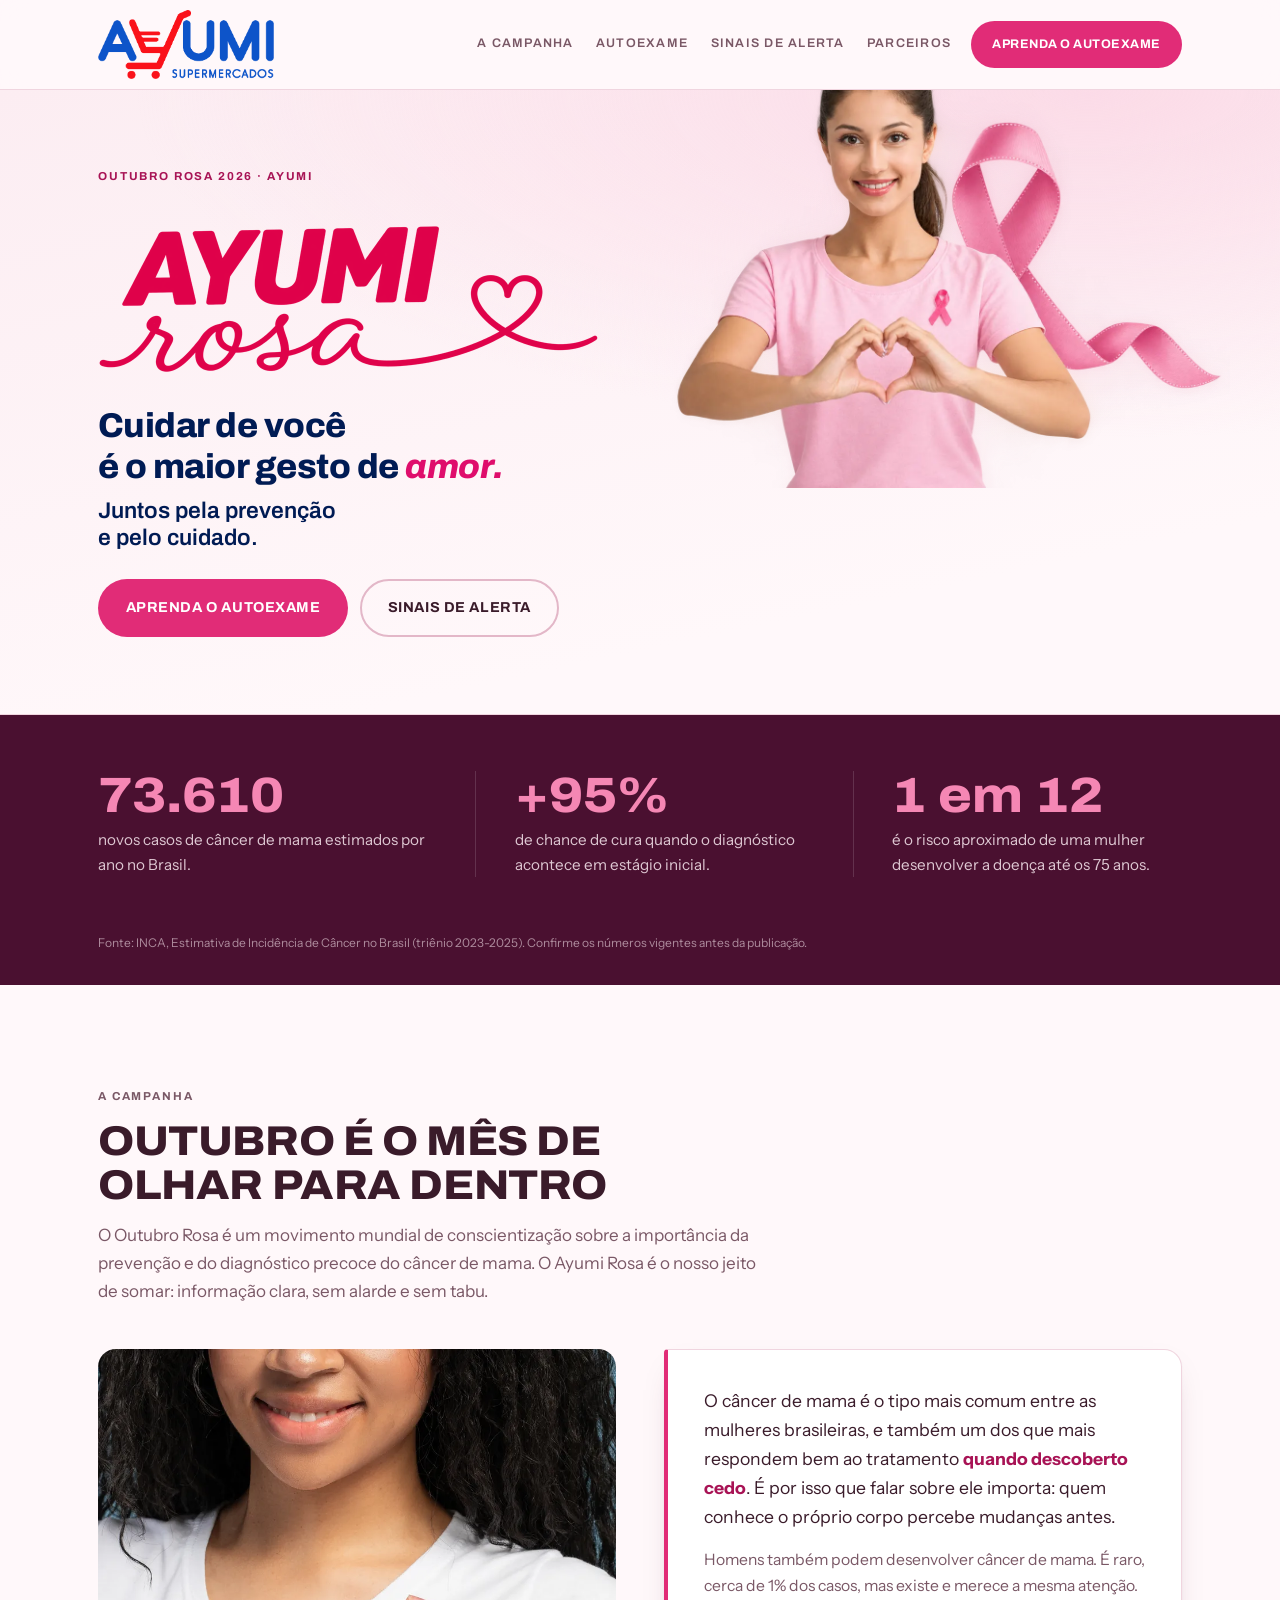
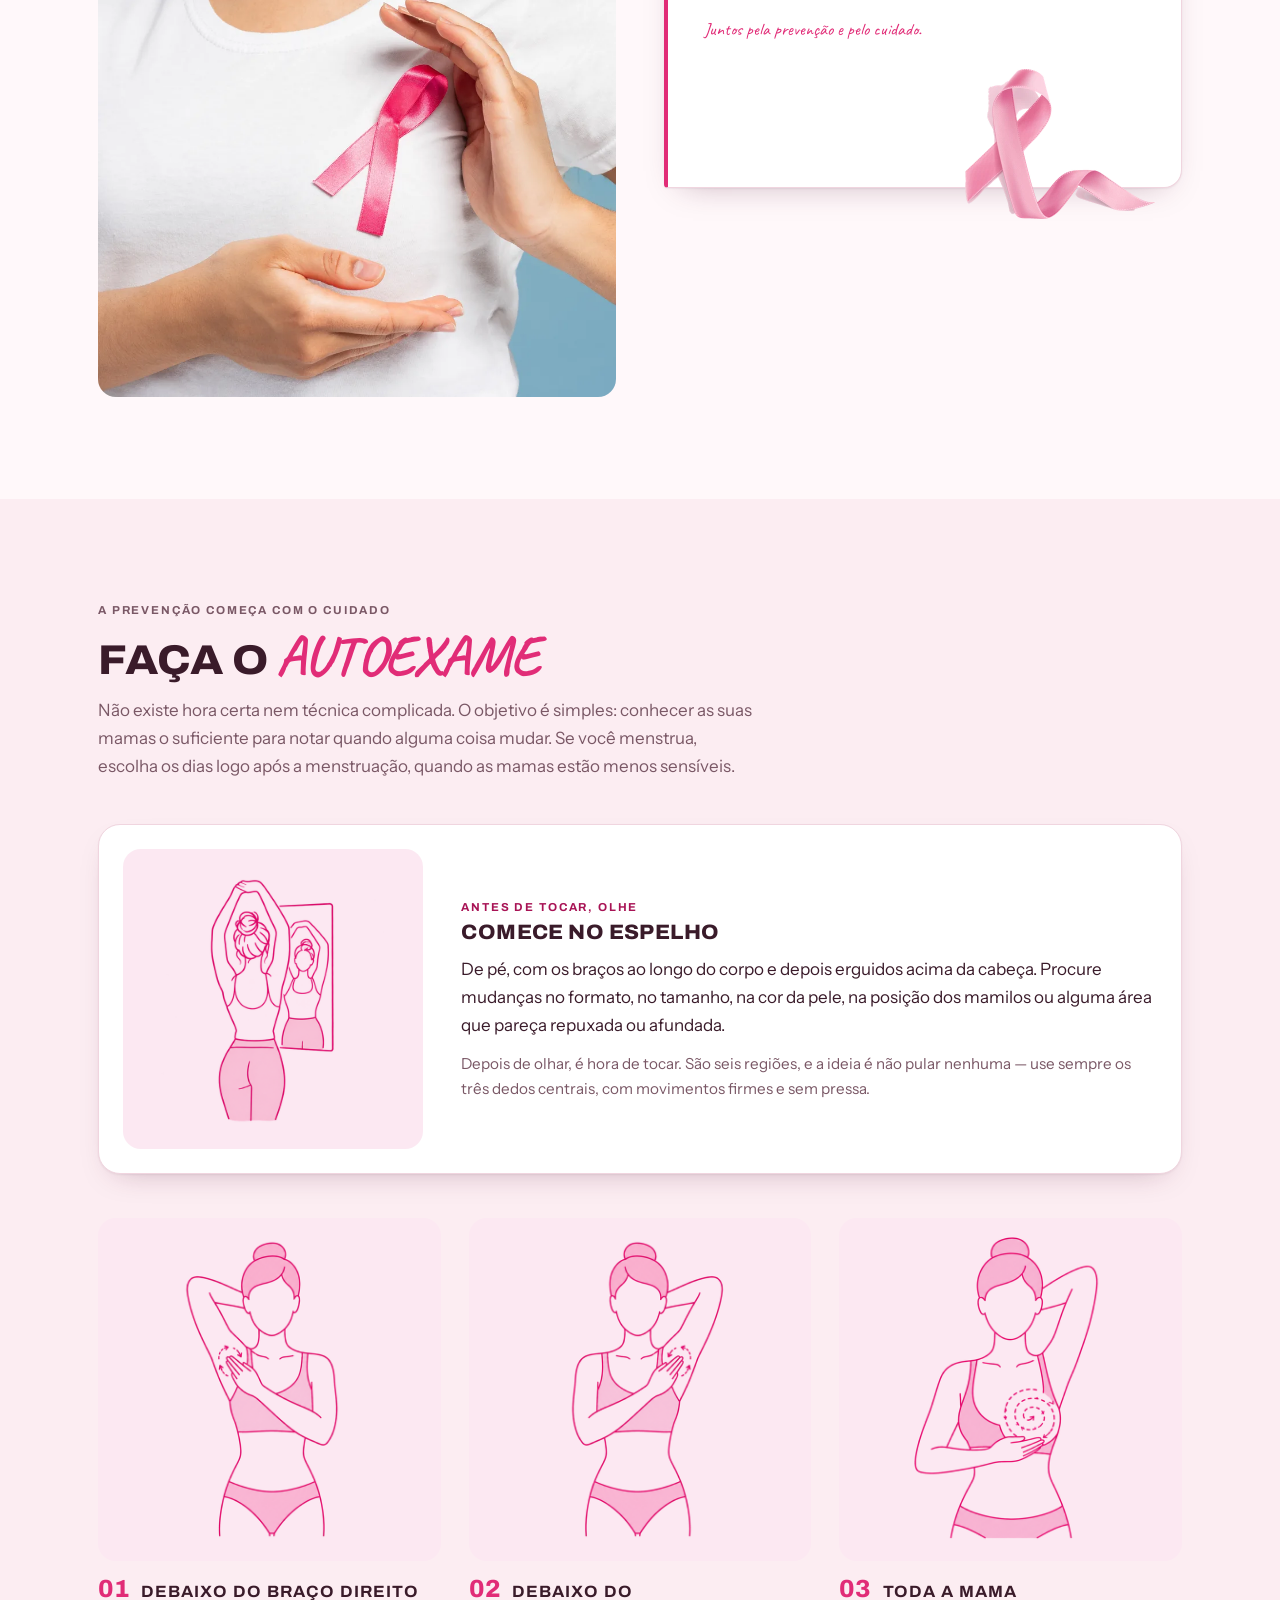
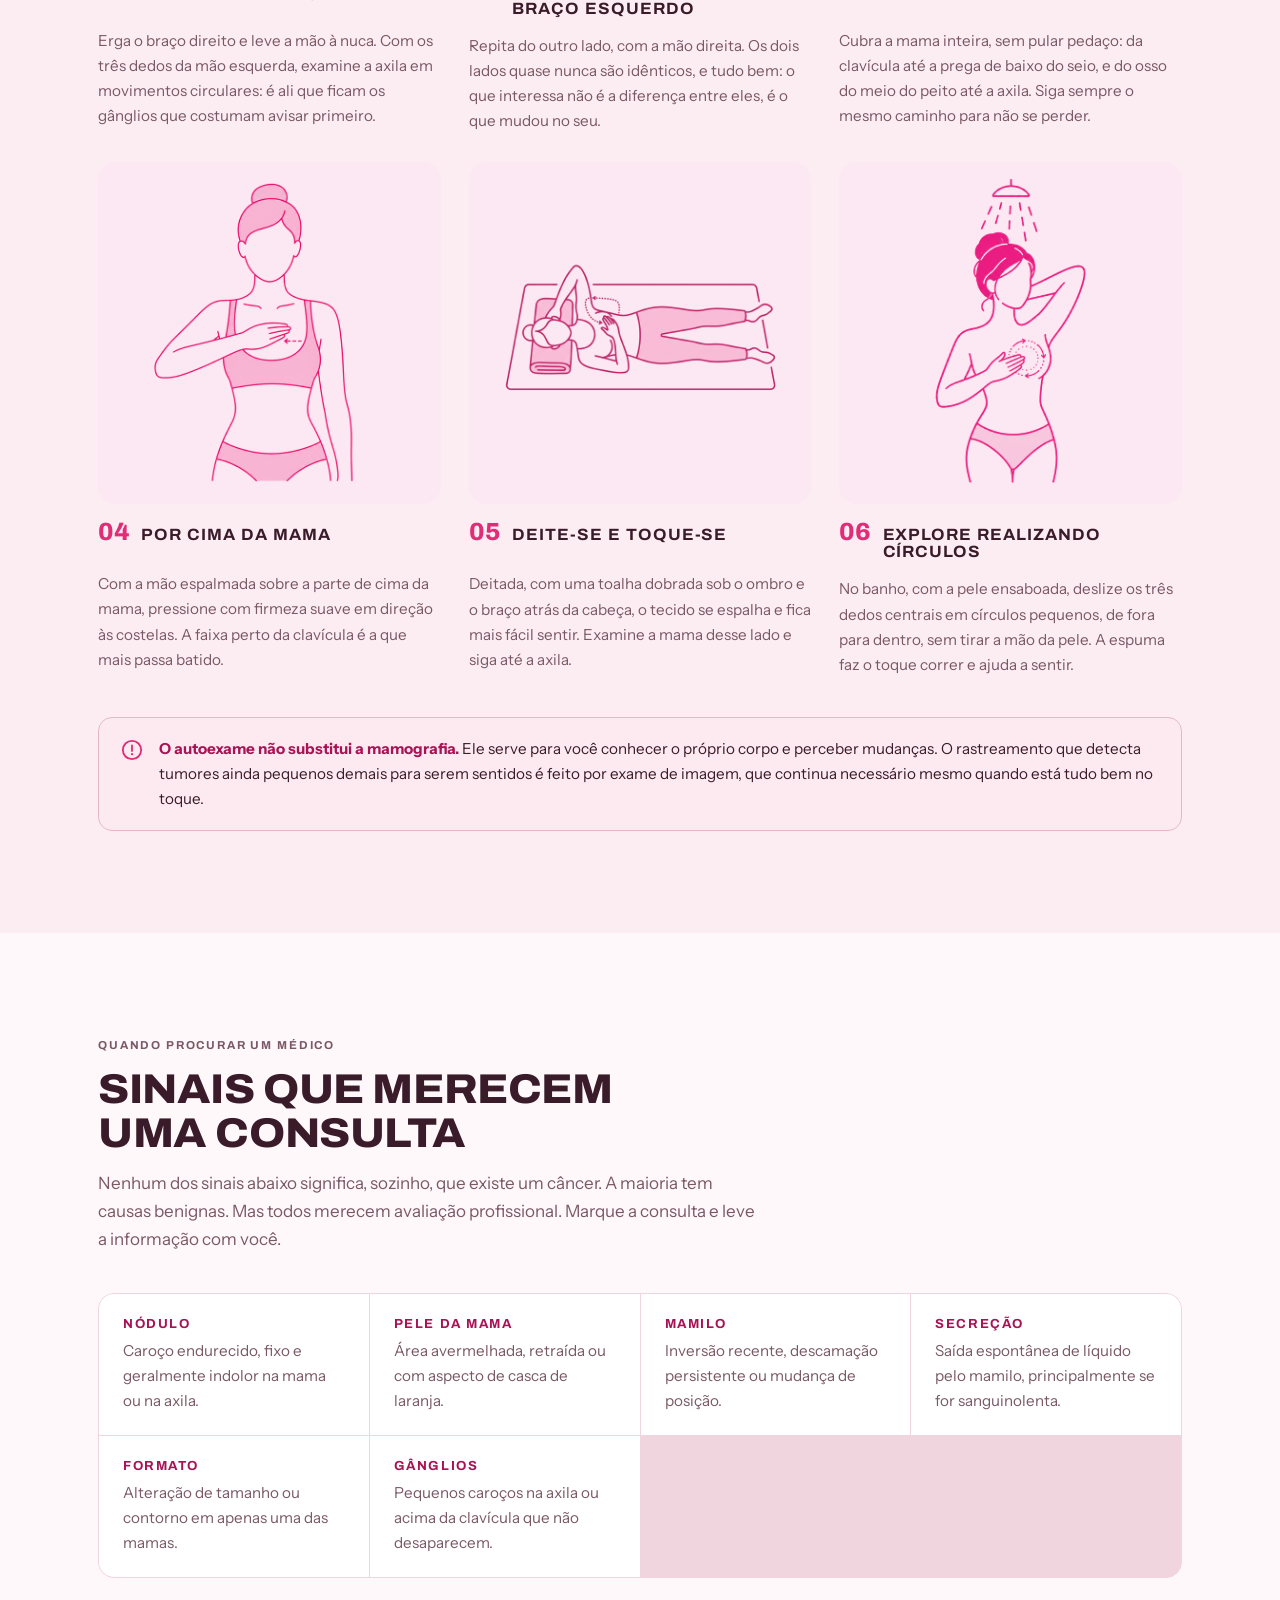
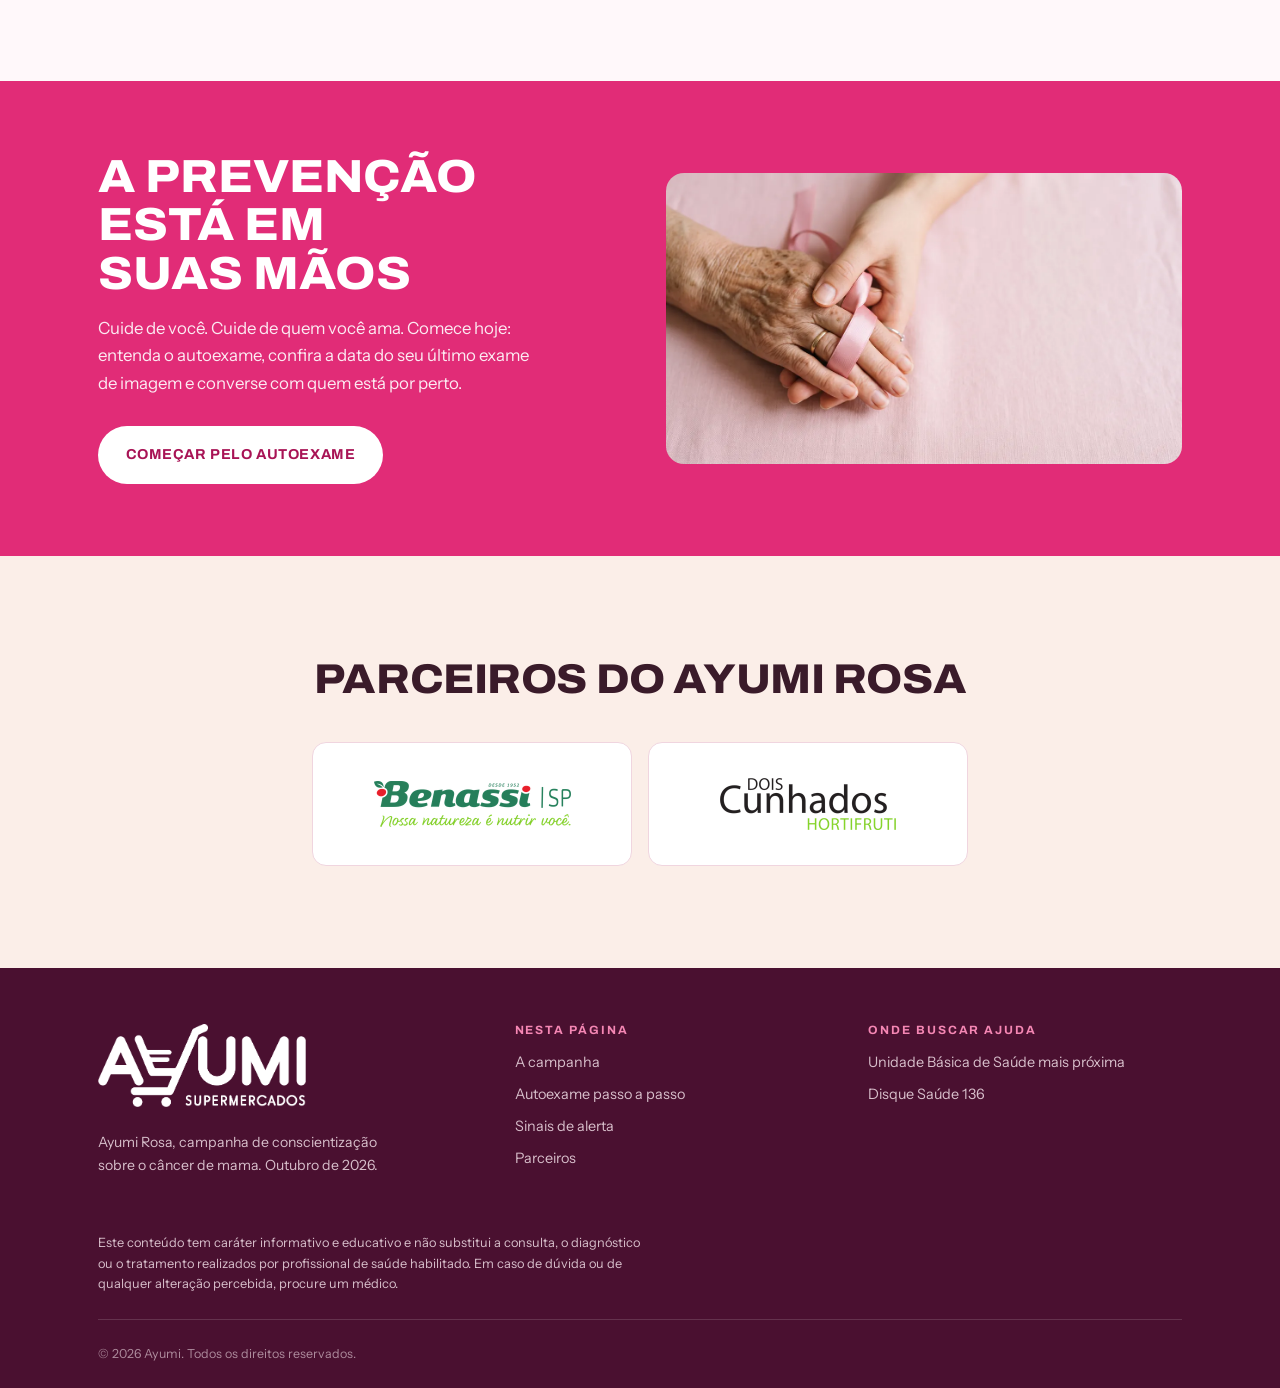
==== commit 0910b317: "Composicao do banner e o brilho do laco tingido Duas coisas, as duas a partir de material novo do cl" ====
--- a/index.html
+++ b/index.html
@@ -210,15 +210,16 @@
 
 /* ---------- hero ---------- */
 .hero{
-  position:relative;
+  position:relative; overflow:hidden;   /* a figura sangra: sem isso viraria rolagem lateral */
   background:
     radial-gradient(120% 90% at 85% 0%, color-mix(in srgb, var(--rosa-claro) 90%, transparent) 0%, transparent 62%),
     linear-gradient(168deg, var(--faixa) 0%, var(--papel) 78%);
   border-bottom:1px solid var(--linha);
 }
 .hero__grade{
-  display:grid; grid-template-columns: 1.05fr .95fr; gap: clamp(2rem,5vw,4rem);
-  align-items:center; padding-block: clamp(2.5rem, 6vw, 5rem);
+  --hero-respiro: clamp(2.5rem, 6vw, 5rem);
+  display:grid; grid-template-columns: 1fr 1.08fr; gap: clamp(.75rem,2vw,1.75rem);
+  align-items:center; padding-block: var(--hero-respiro);
 }
 @media (max-width: 900px){ .hero__grade{ grid-template-columns:1fr; } }
 
@@ -240,10 +241,29 @@
 }
 .hero__acoes{ display:flex; flex-wrap:wrap; gap:.75rem; margin-top:.35rem; }
 
-.hero__arte{ position:relative; width:100%; max-width:440px; margin-inline-start:auto; }
-/* Coluna unica: sem teto, o retrato 3:4 ocupava 796px de largura e ~133vh de
-   altura, empurrando o resto da pagina para fora da primeira tela. */
-@media (max-width: 900px){ .hero__arte{ margin-inline:auto; max-width:380px; } }
+.hero__arte{
+  position:relative; margin-inline-start:auto;
+  /* A foto corta o alto da cabeca. Solta no meio do banner isso lê como erro,
+     entao a figura sobe ate encostar no topo da secao: o corte passa a ser a
+     borda da pagina. A margem negativa anula exatamente o respiro de cima. */
+  align-self:start; margin-top: calc(-1 * var(--hero-respiro));
+  /* sangra ate a borda da tela: e o que da a mesma presenca da arte da
+     campanha, onde a moca e o laco ocupam o lado direito inteiro */
+  width: calc(100% + var(--gutter)); max-width: 720px;
+  margin-inline-end: calc(-1 * var(--gutter));
+}
+/* A figura do banner vem recortada, com o laco ja atras da moca, e entra sem
+   moldura: nada de borda arredondada nem fundo, para o gradiente do hero
+   passar por tras dela como na arte da campanha. */
+.hero__figura{ display:block; width:100%; height:auto; }
+/* Coluna unica: sem teto a figura crescia demais e empurrava o resto da
+   pagina para fora da primeira tela. */
+@media (max-width: 900px){
+  /* em coluna unica o sangramento nao faz sentido: a figura volta a caber na
+     coluna e fica centrada, senao encosta so na borda direita. E ela vai para
+     o alto da secao, pelo mesmo motivo do corte da cabeca. */
+  .hero__arte{ width:100%; max-width:520px; margin-inline:auto; order:-1; }
+}
 
 
 /* ---------- faixa de dados ---------- */
@@ -470,8 +490,8 @@
     </div>
 
     <div class="hero__arte">
-      <img class="foto" src="img/hero-retrato.webp" width="800" height="1067"
-             alt="Mulher de camiseta rosa sorrindo, formando um coração com as mãos ao redor de um laço rosa no peito" decoding="async" fetchpriority="high">
+      <img class="hero__figura" src="img/hero-composicao.webp" width="620" height="413"
+             alt="Mulher de camiseta rosa sorrindo, formando um coração com as mãos, ao lado de um grande laço rosa" decoding="async" fetchpriority="high">
     </div>
   </div>
 </section>
@@ -523,7 +543,7 @@
           <p style="color:var(--tinta-suave);font-size:.98rem">Homens também podem desenvolver
              câncer de mama. É raro, cerca de 1% dos casos, mas existe e merece a mesma atenção.</p>
           <p class="declaracao__assina">Juntos pela prevenção e pelo cuidado.</p>
-          <img class="declaracao__laco" src="img/laco-outubro-rosa.webp" width="190" height="151"
+          <img class="declaracao__laco" src="img/laco-outubro-rosa.webp" width="190" height="150"
                alt="" aria-hidden="true" decoding="async" loading="lazy">
         </div>
       </div>
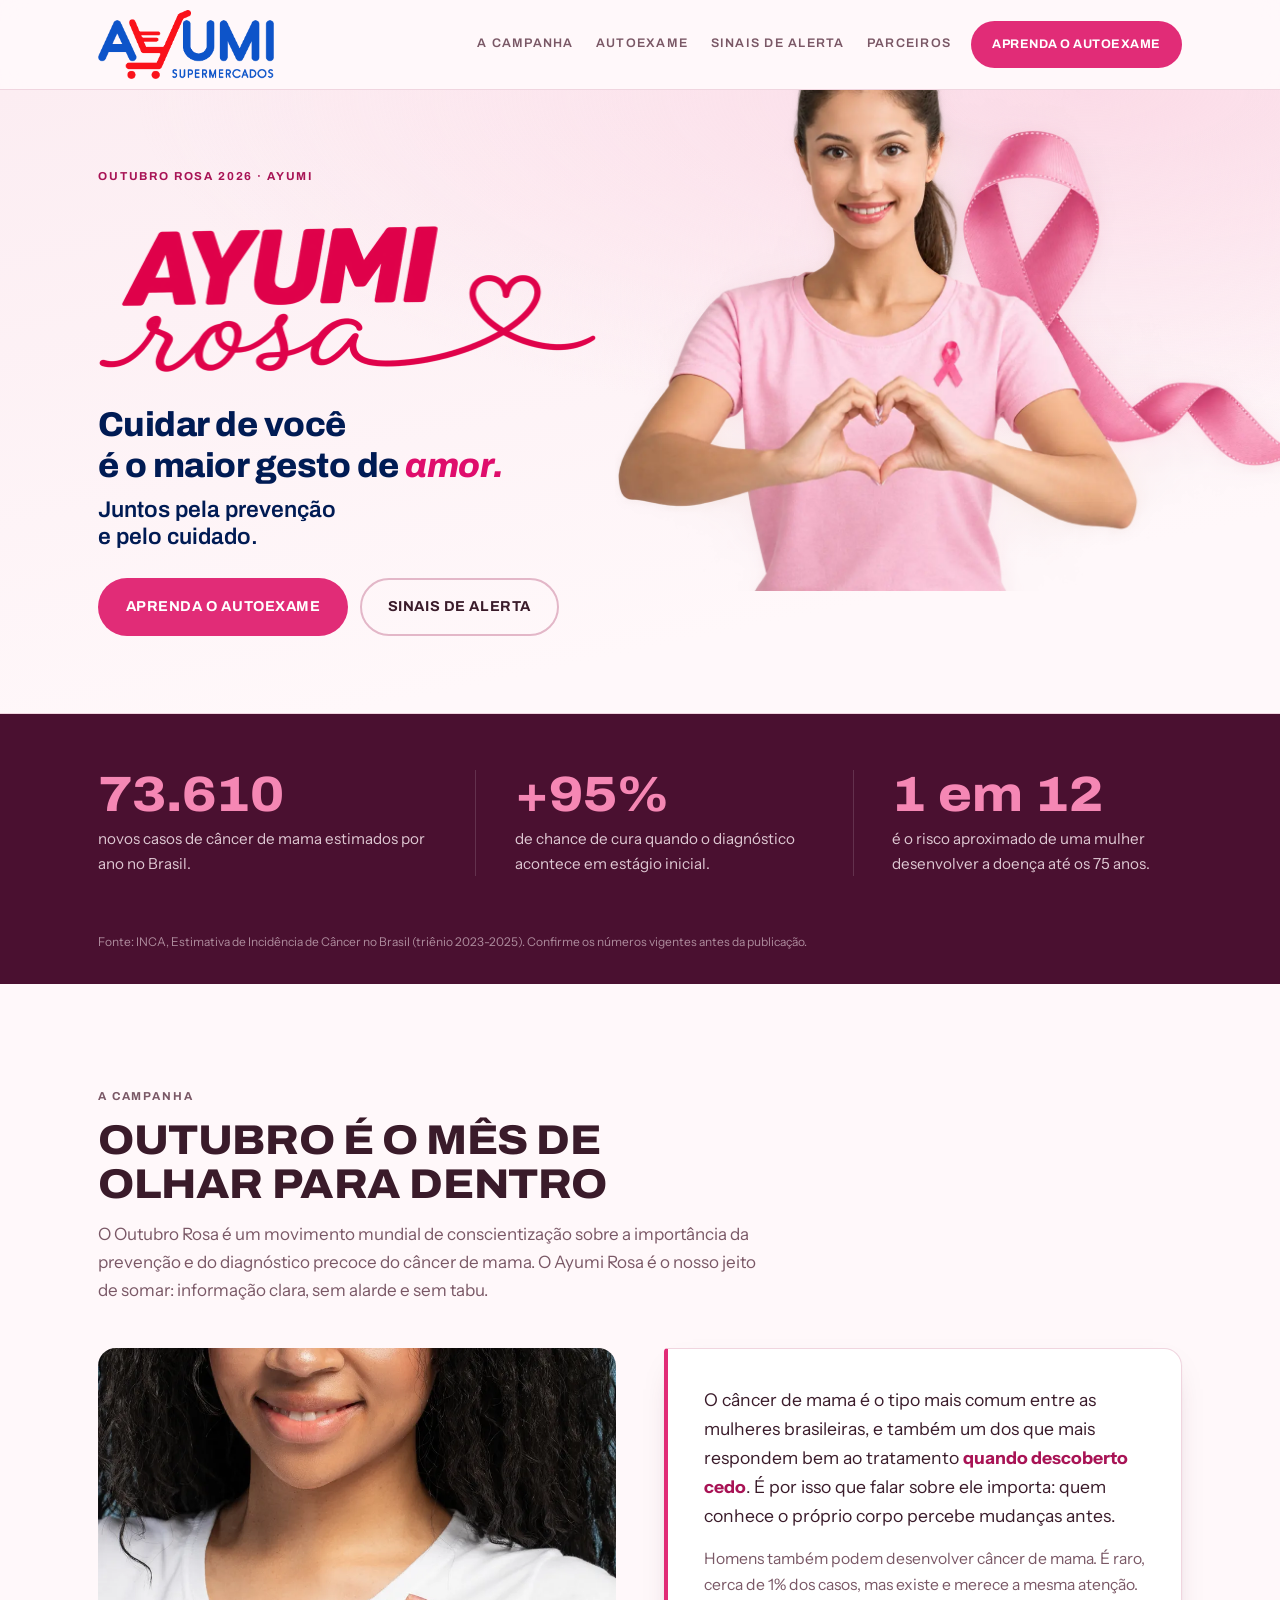
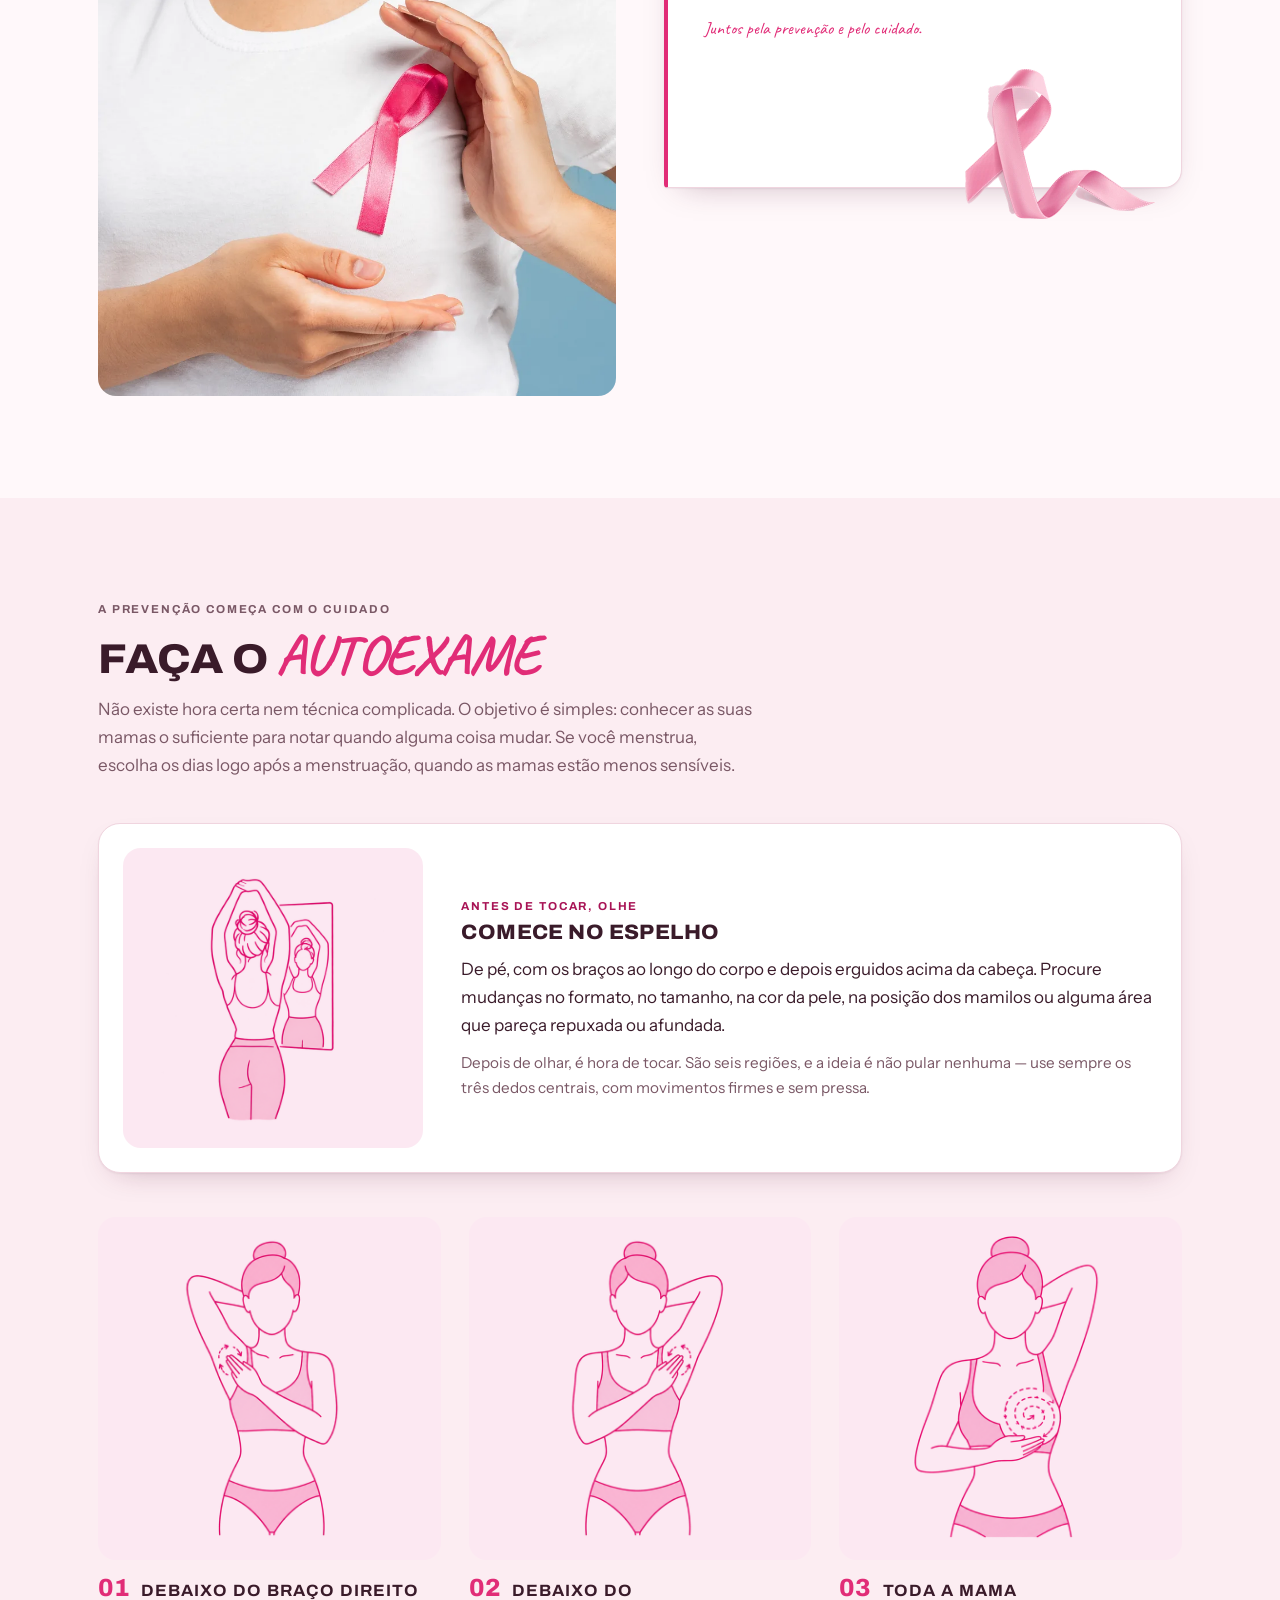
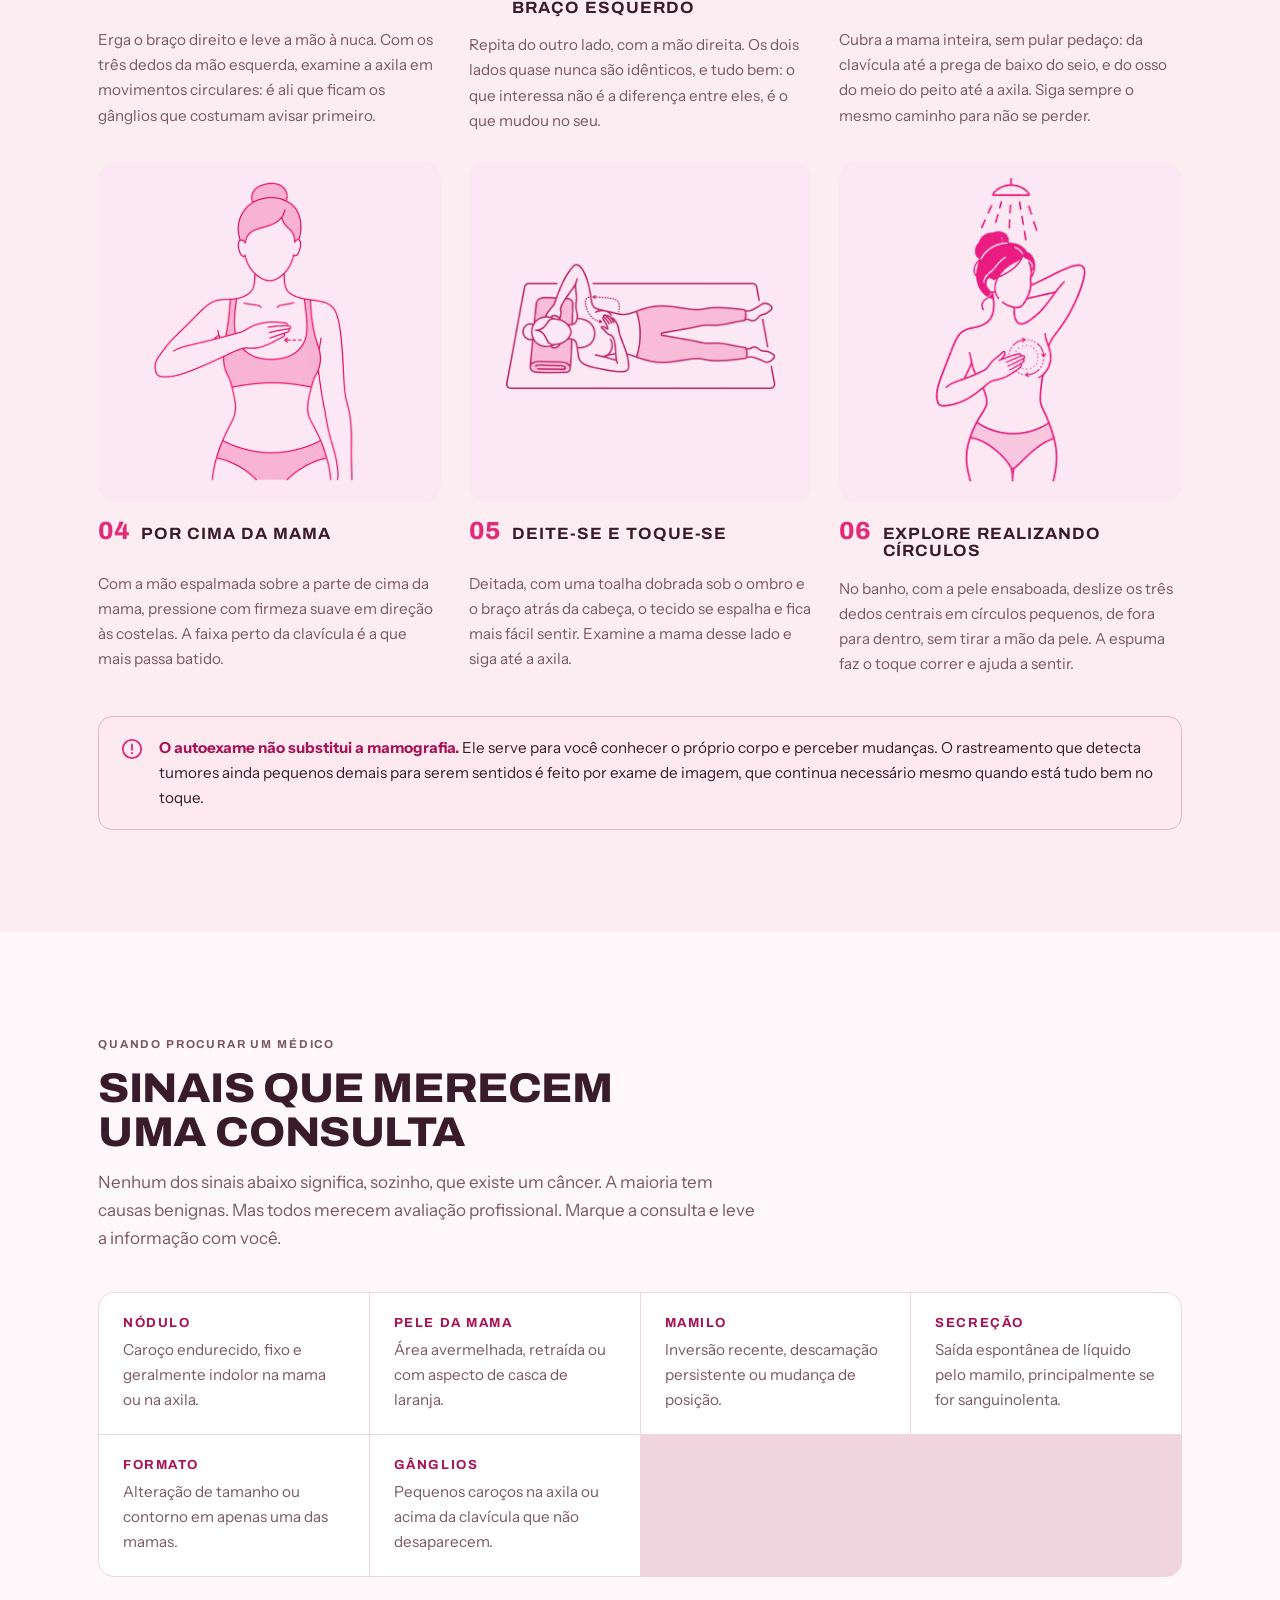
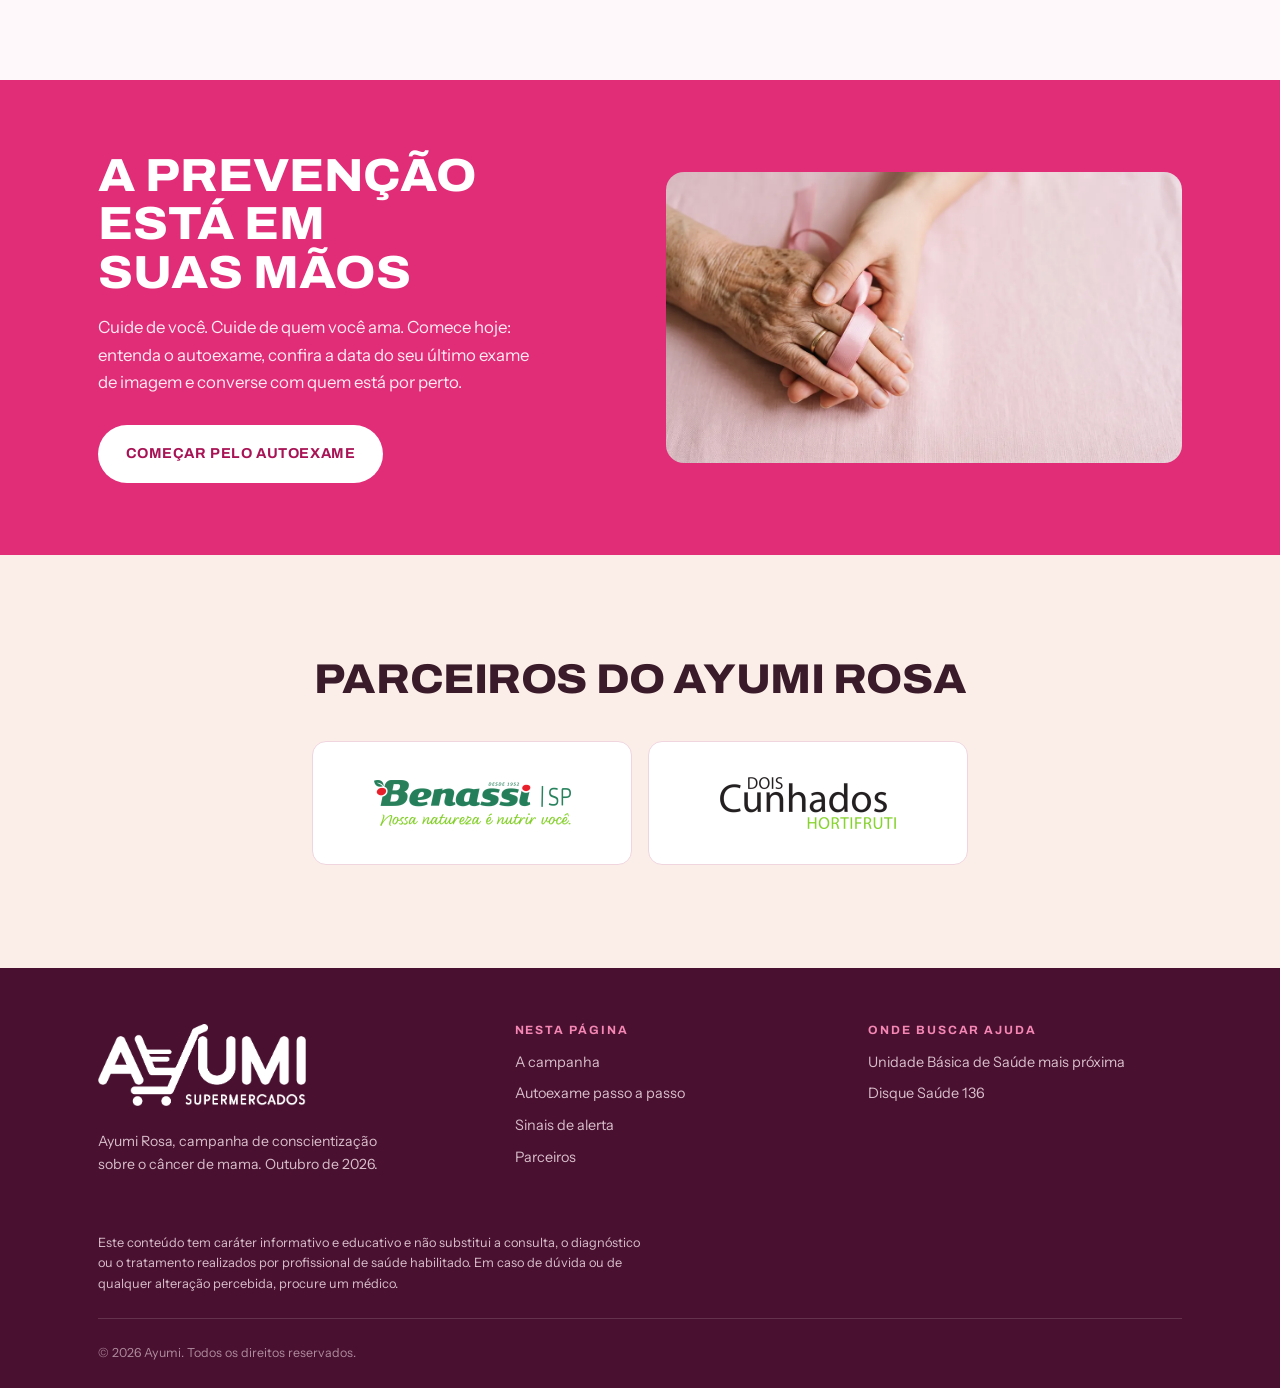
==== commit ffa6dec5: "Figura do banner maior, encostada no texto e sangrando ate a janela O dono viu um espaco grande emba" ====
--- a/index.html
+++ b/index.html
@@ -218,7 +218,7 @@
 }
 .hero__grade{
   --hero-respiro: clamp(2.5rem, 6vw, 5rem);
-  display:grid; grid-template-columns: 1fr 1.08fr; gap: clamp(.75rem,2vw,1.75rem);
+  display:grid; grid-template-columns: 1fr 1.14fr; gap: clamp(.5rem,1.5vw,1.25rem);
   align-items:center; padding-block: var(--hero-respiro);
 }
 @media (max-width: 900px){ .hero__grade{ grid-template-columns:1fr; } }
@@ -247,10 +247,14 @@
      entao a figura sobe ate encostar no topo da secao: o corte passa a ser a
      borda da pagina. A margem negativa anula exatamente o respiro de cima. */
   align-self:start; margin-top: calc(-1 * var(--hero-respiro));
-  /* sangra ate a borda da tela: e o que da a mesma presenca da arte da
-     campanha, onde a moca e o laco ocupam o lado direito inteiro */
-  width: calc(100% + var(--gutter)); max-width: 720px;
-  margin-inline-end: calc(-1 * var(--gutter));
+  /* Sangra ate a borda da JANELA, nao ate a do container: em tela larga o
+     .env para em 1180px e a figura ficava ilhada no meio do rosa, com um vazio
+     enorme embaixo dela. O termo com 100vw devolve o que sobra de cada lado. */
+  --sangra: calc(var(--gutter) + max(0px, (100vw - var(--larg)) / 2));
+  /* sem teto apertado: a figura preenche o vao inteiro entre o texto e a
+     borda, senao em tela larga ela encosta na borda mas fica longe do texto */
+  width: calc(100% + var(--sangra)); max-width: 1100px;
+  margin-inline-end: calc(-1 * var(--sangra));
 }
 /* A figura do banner vem recortada, com o laco ja atras da moca, e entra sem
    moldura: nada de borda arredondada nem fundo, para o gradiente do hero
@@ -490,7 +494,7 @@
     </div>
 
     <div class="hero__arte">
-      <img class="hero__figura" src="img/hero-composicao.webp" width="620" height="413"
+      <img class="hero__figura" src="img/hero-composicao.webp" width="830" height="625"
              alt="Mulher de camiseta rosa sorrindo, formando um coração com as mãos, ao lado de um grande laço rosa" decoding="async" fetchpriority="high">
     </div>
   </div>
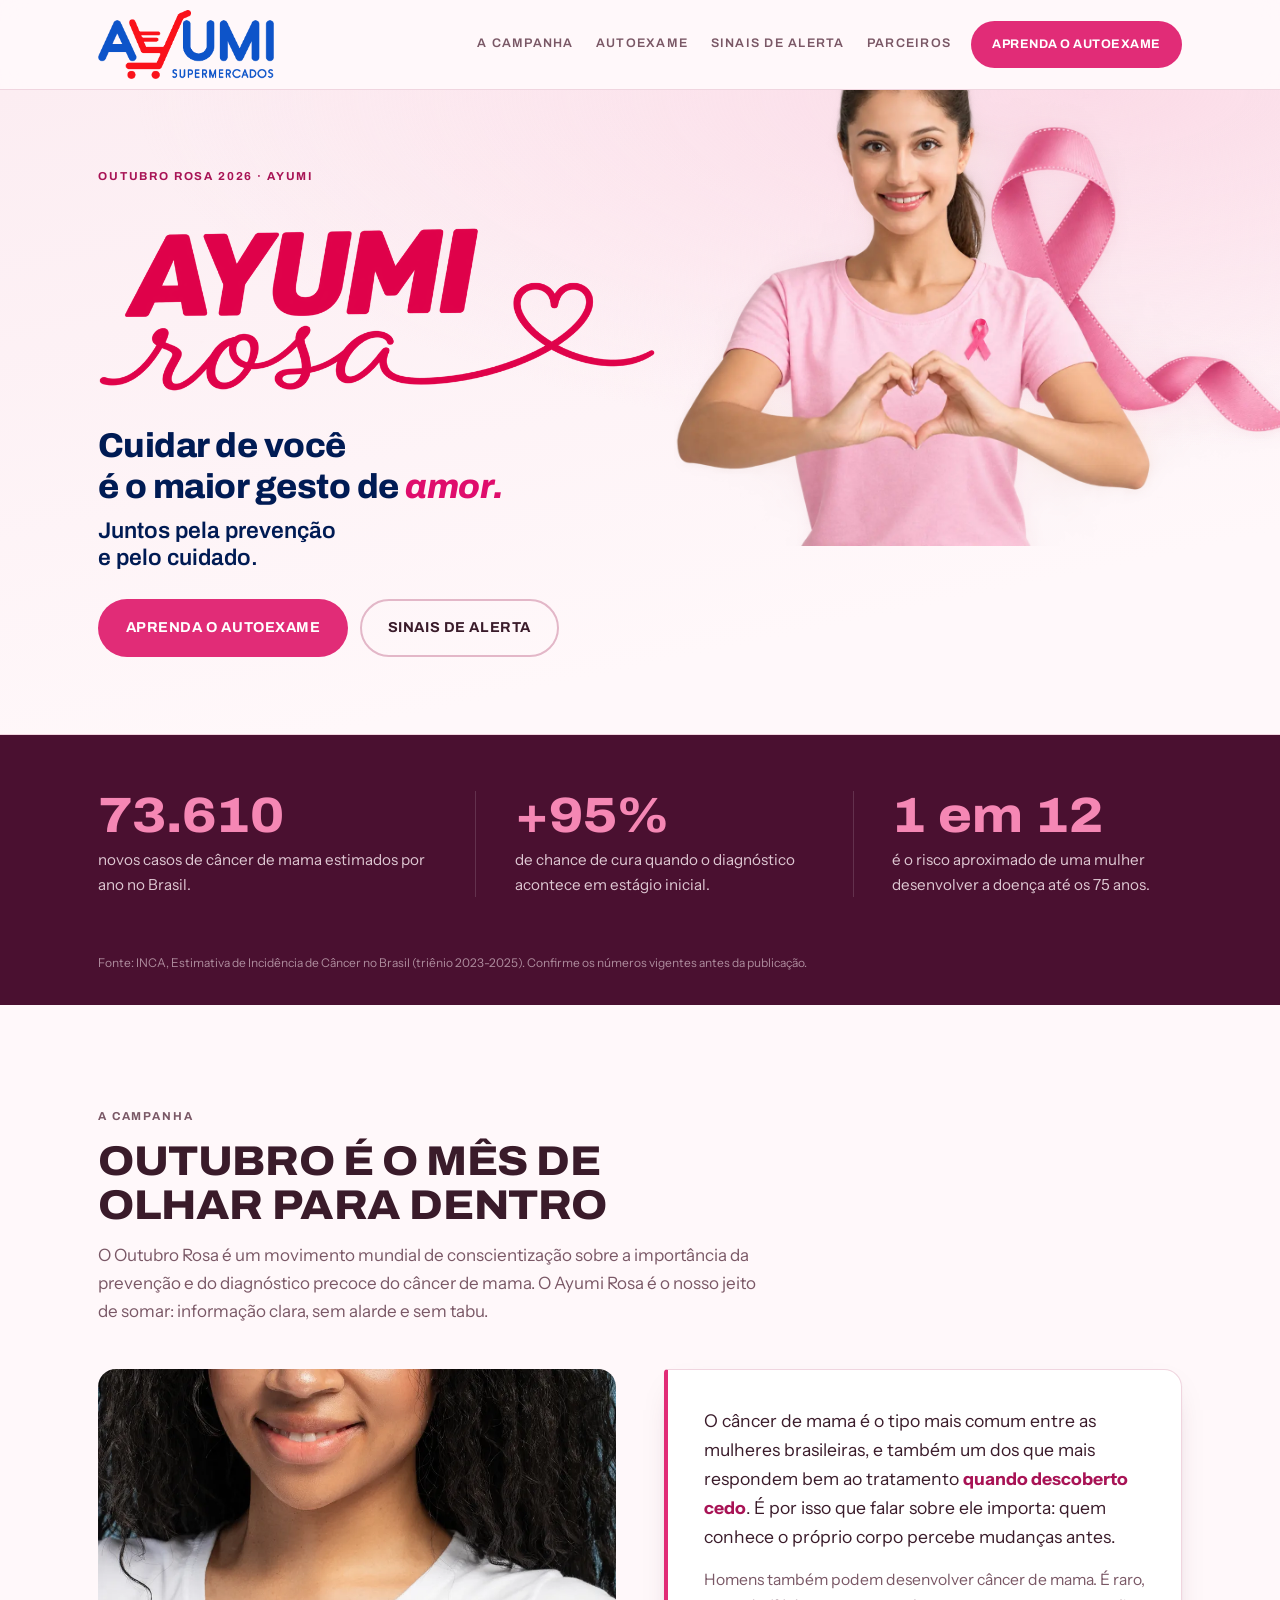
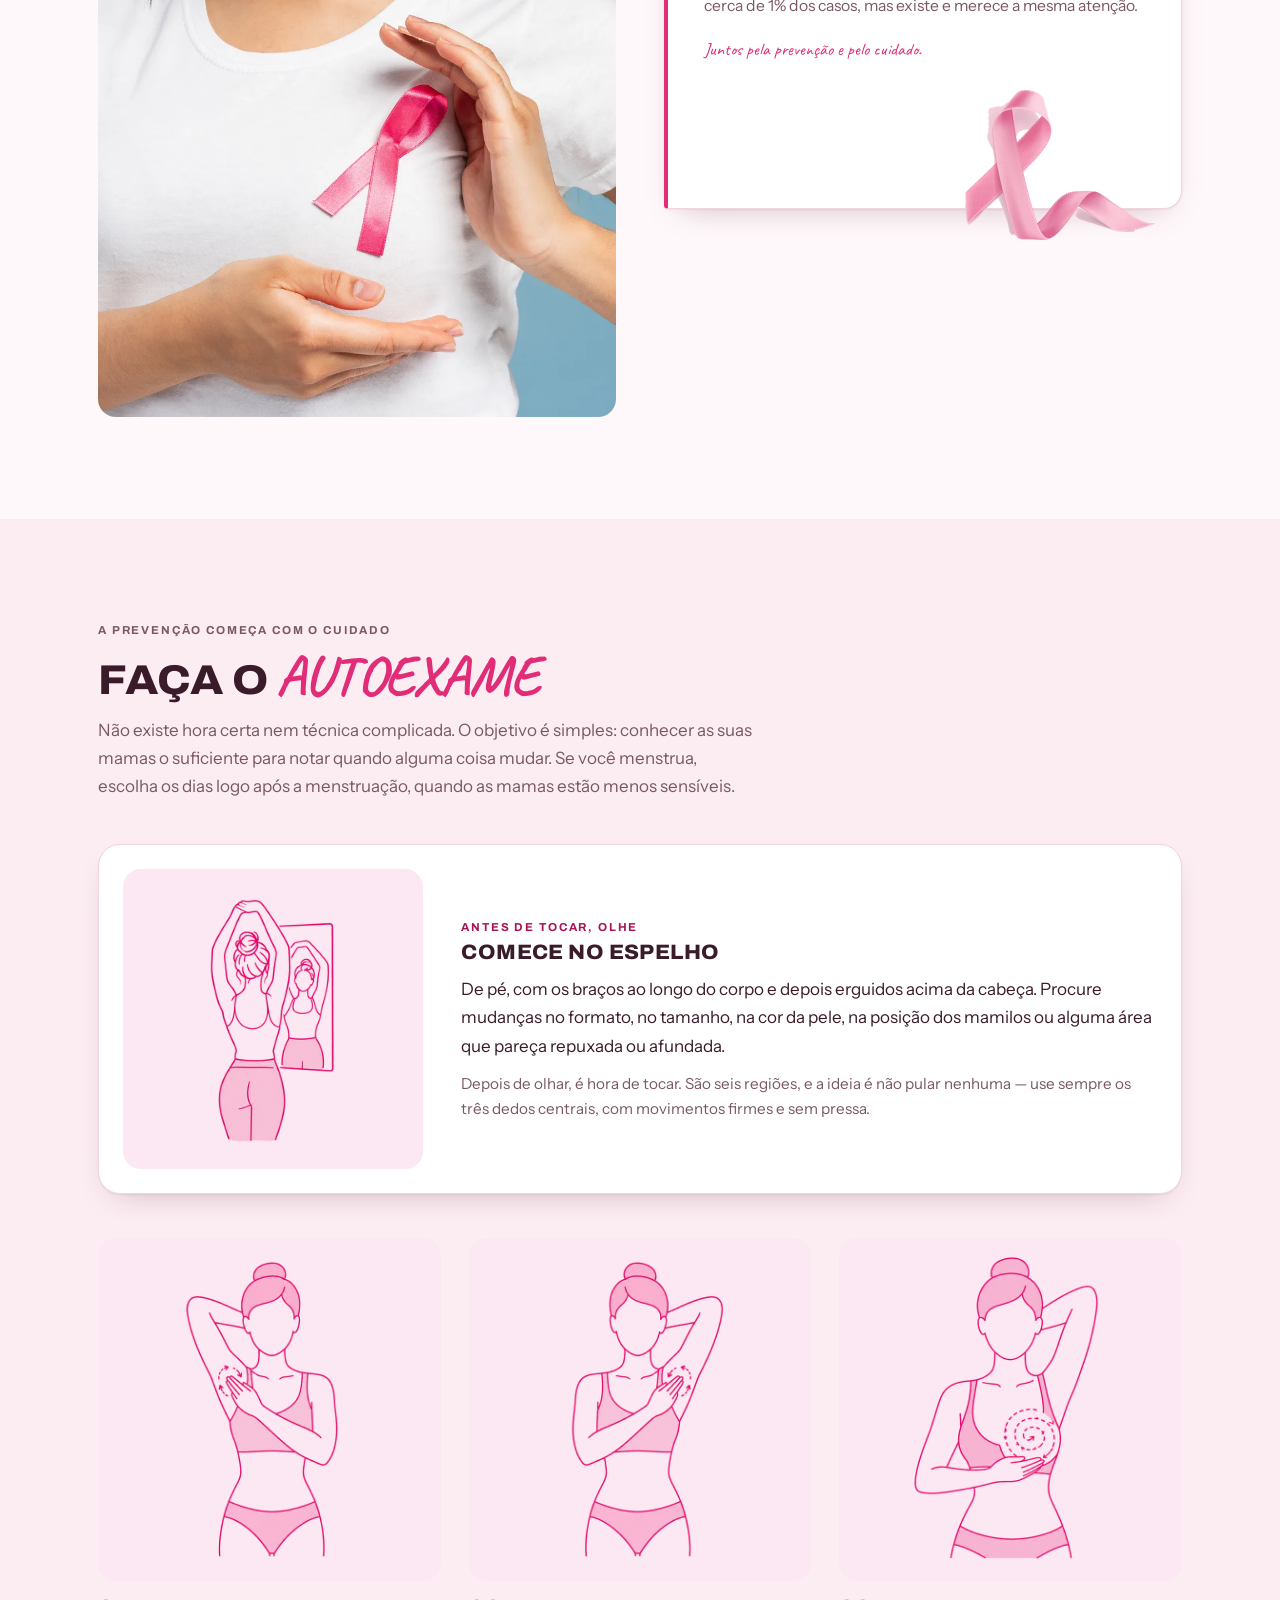
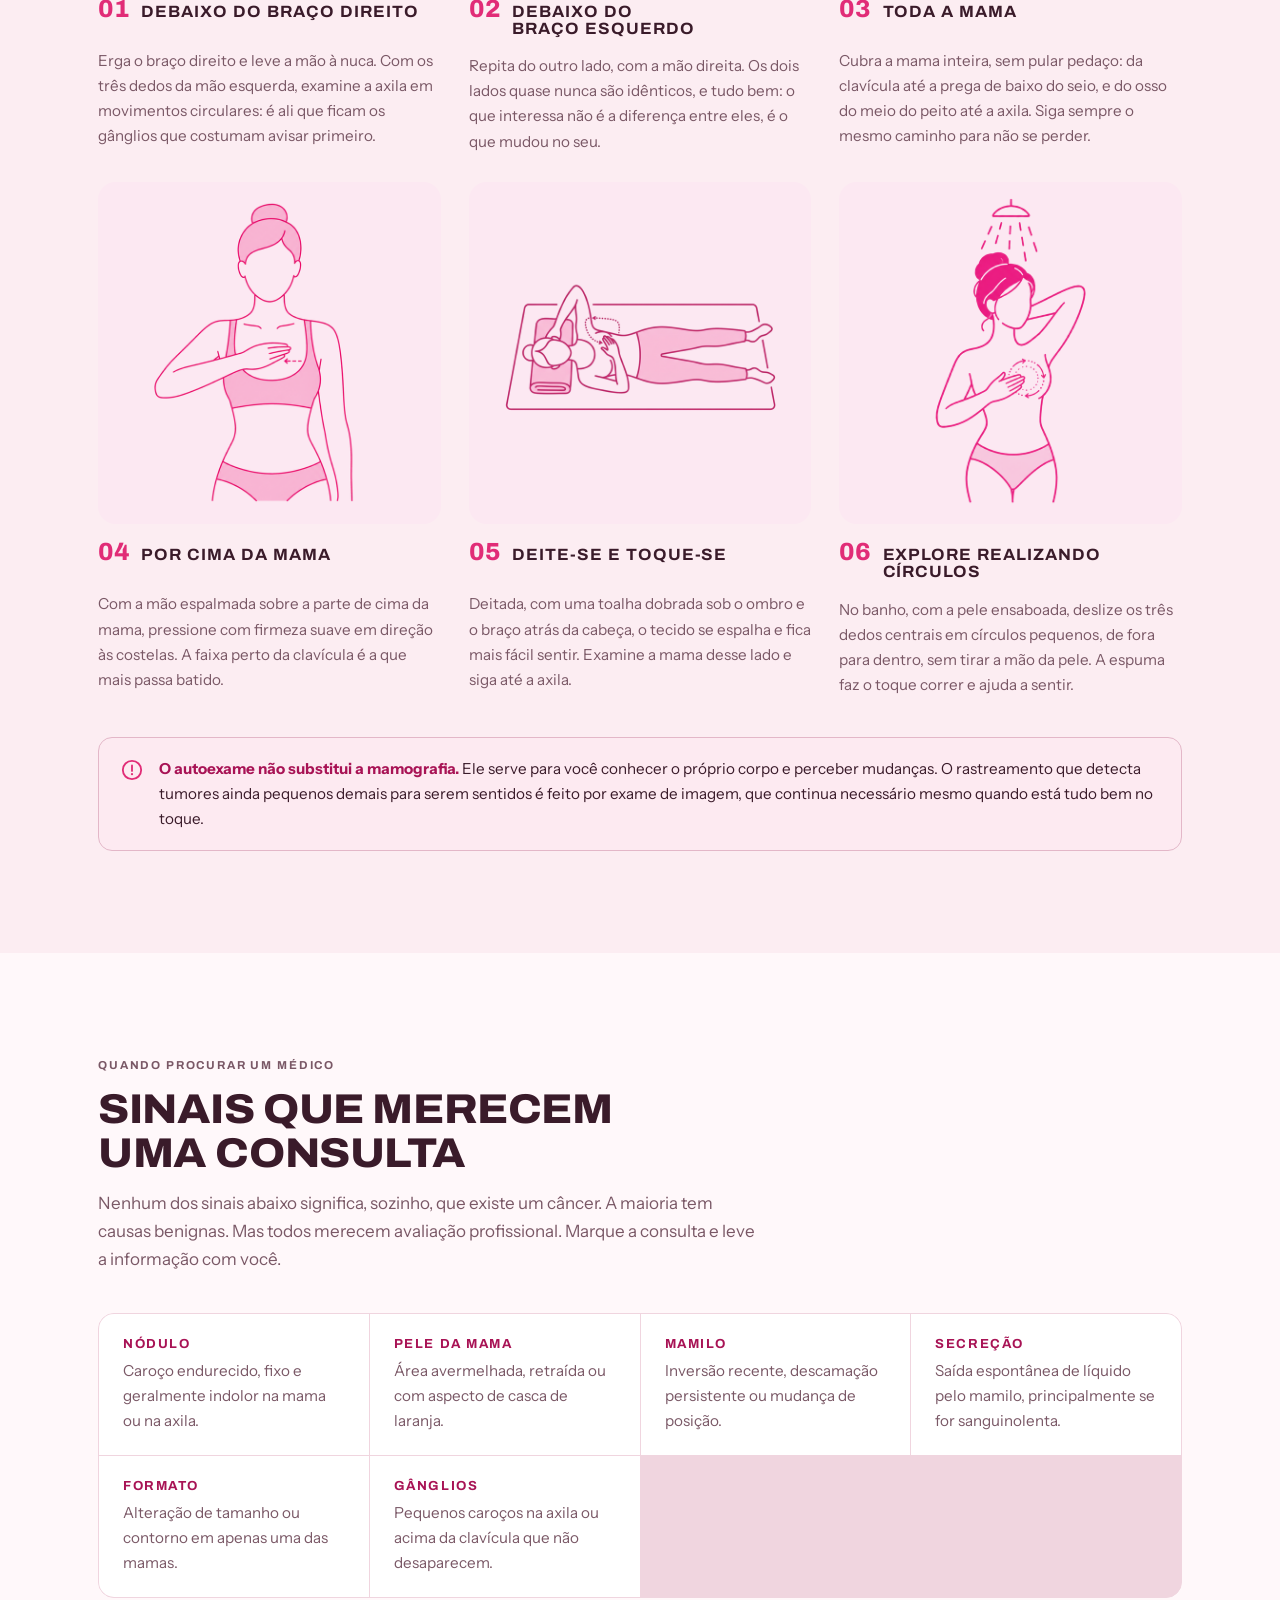
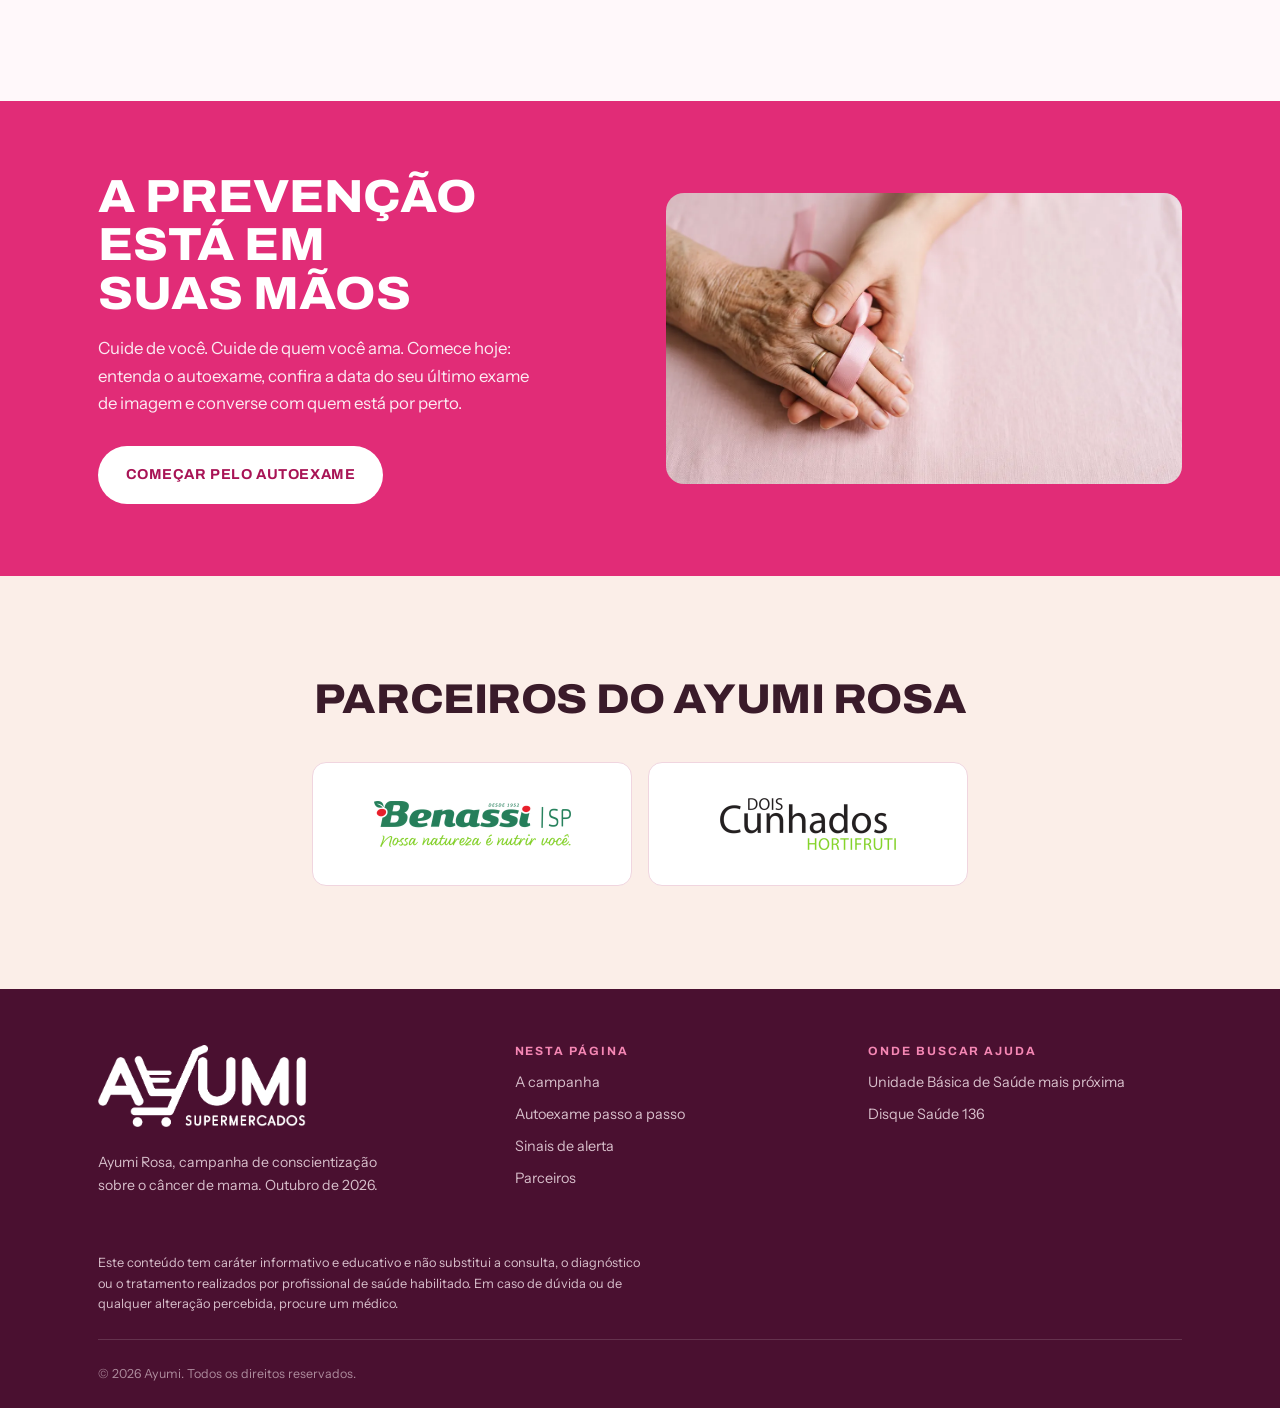
==== commit 55e6b27f: "Marca do banner 12% maior, sem desalinhar as secoes Aumentar o width da marca nao fazia nada: a arte" ====
--- a/index.html
+++ b/index.html
@@ -218,7 +218,7 @@
 }
 .hero__grade{
   --hero-respiro: clamp(2.5rem, 6vw, 5rem);
-  display:grid; grid-template-columns: 1fr 1.14fr; gap: clamp(.5rem,1.5vw,1.25rem);
+  display:grid; grid-template-columns: 1.15fr 1.05fr; gap: clamp(.5rem,1.5vw,1.25rem);
   align-items:center; padding-block: var(--hero-respiro);
 }
 @media (max-width: 900px){ .hero__grade{ grid-template-columns:1fr; } }
@@ -227,7 +227,7 @@
 /* A marca da campanha e arte pronta, nao tipografia: o "rosa" manuscrito
    termina num laco que vira coracao, e isso nao se remonta com fonte. */
 .marca{ margin:0; }
-.marca img{ display:block; width:min(100%, 500px); height:auto; }
+.marca img{ display:block; width:min(100%, 620px); height:auto; }
 .hero__frase{
   font-family: var(--display); font-weight:800; font-size: clamp(1.3rem, 6vw, 2.15rem);
   line-height:1.18; letter-spacing:-.015em; color: var(--marinho);
@@ -246,7 +246,13 @@
   /* A foto corta o alto da cabeca. Solta no meio do banner isso lê como erro,
      entao a figura sobe ate encostar no topo da secao: o corte passa a ser a
      borda da pagina. A margem negativa anula exatamente o respiro de cima. */
-  align-self:start; margin-top: calc(-1 * var(--hero-respiro));
+  align-self:start;
+  margin-top: calc(-1 * var(--hero-respiro));
+  /* e embaixo tambem: senao sobra uma faixa vazia entre o pe da figura e a
+     faixa de numeros, do tamanho do respiro. Com as duas margens, quando a
+     figura e maior que o texto ela passa a definir a altura da secao e encosta
+     nas duas bordas; o overflow:hidden do .hero apara o que passar. */
+  margin-bottom: calc(-1 * var(--hero-respiro));
   /* Sangra ate a borda da JANELA, nao ate a do container: em tela larga o
      .env para em 1180px e a figura ficava ilhada no meio do rosa, com um vazio
      enorme embaixo dela. O termo com 100vw devolve o que sobra de cada lado. */
@@ -266,7 +272,12 @@
   /* em coluna unica o sangramento nao faz sentido: a figura volta a caber na
      coluna e fica centrada, senao encosta so na borda direita. E ela vai para
      o alto da secao, pelo mesmo motivo do corte da cabeca. */
-  .hero__arte{ width:100%; max-width:520px; margin-inline:auto; order:-1; }
+  .hero__arte{
+    width:100%; max-width:520px; margin-inline:auto; order:-1;
+    /* a margem negativa de baixo so vale nas duas colunas: aqui ela puxava o
+       texto para cima da figura, sobrepondo o rotulo */
+    margin-bottom:0;
+  }
 }
 
 
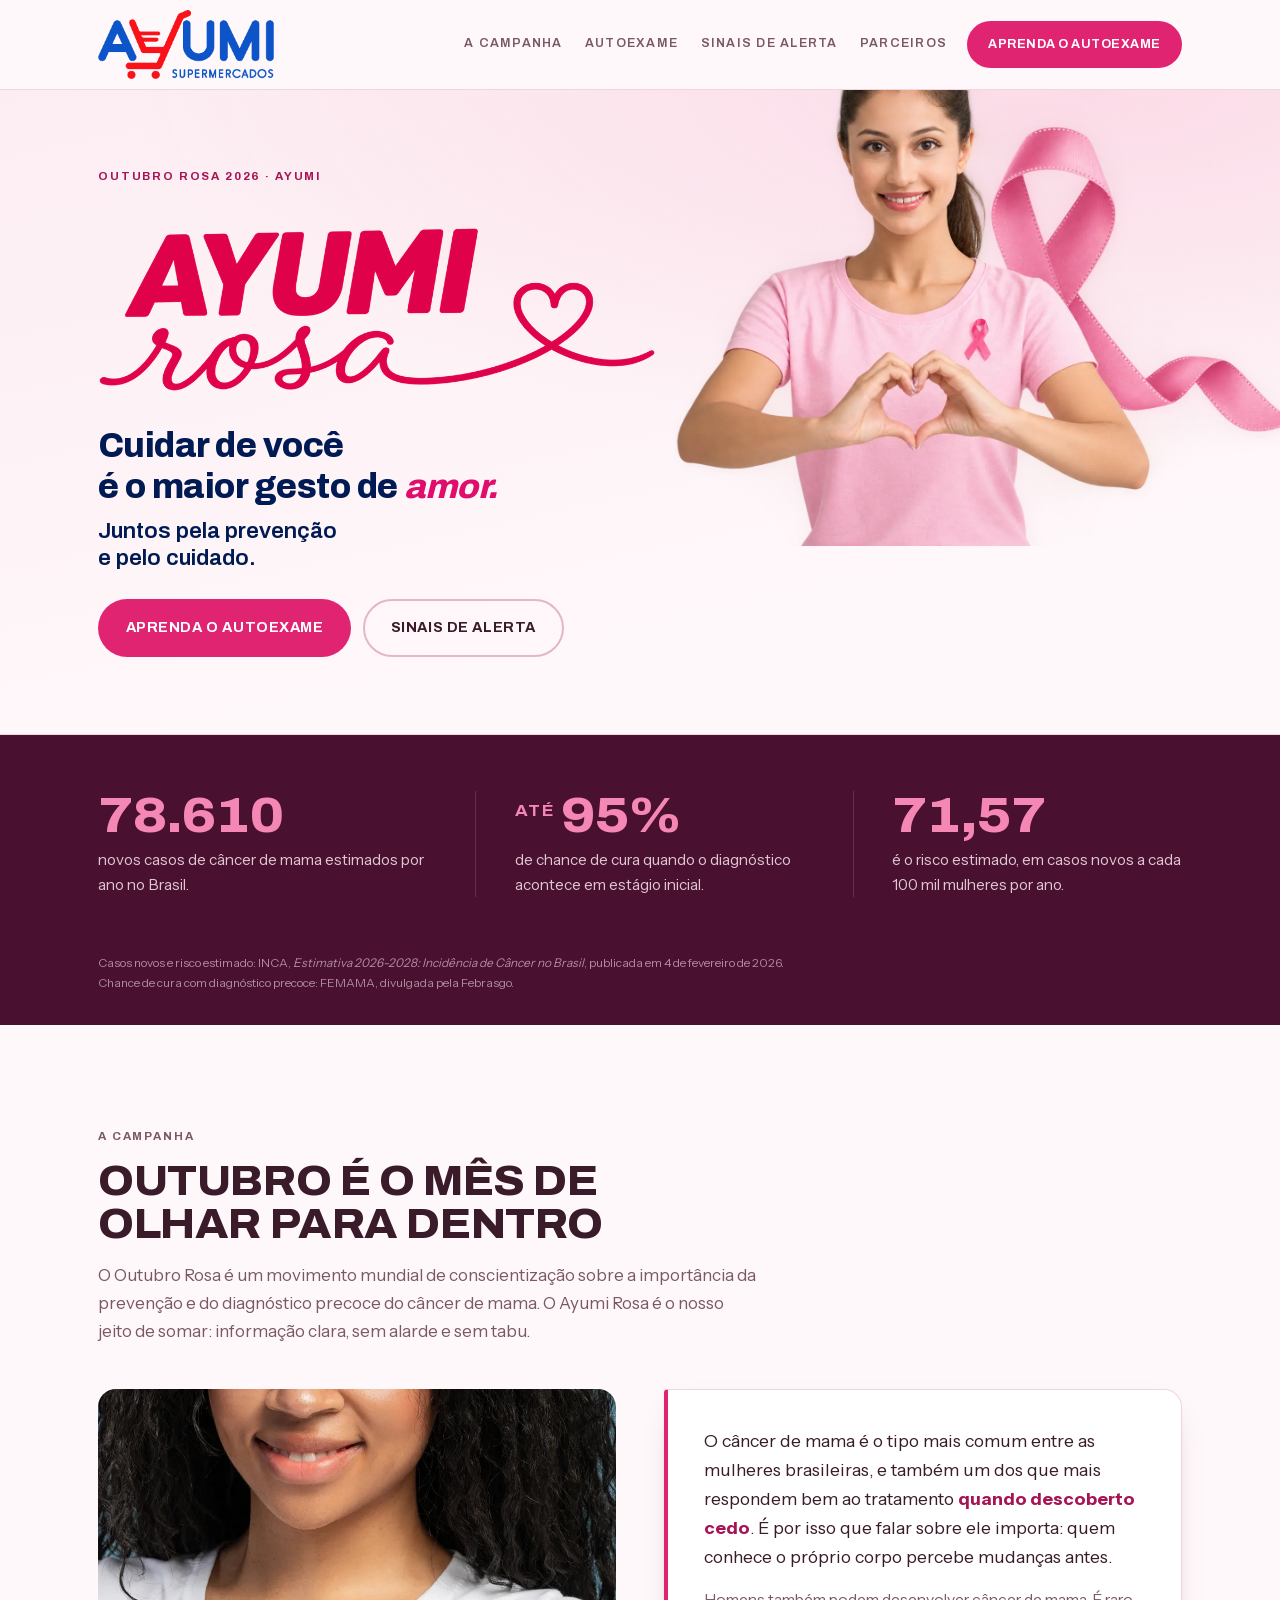
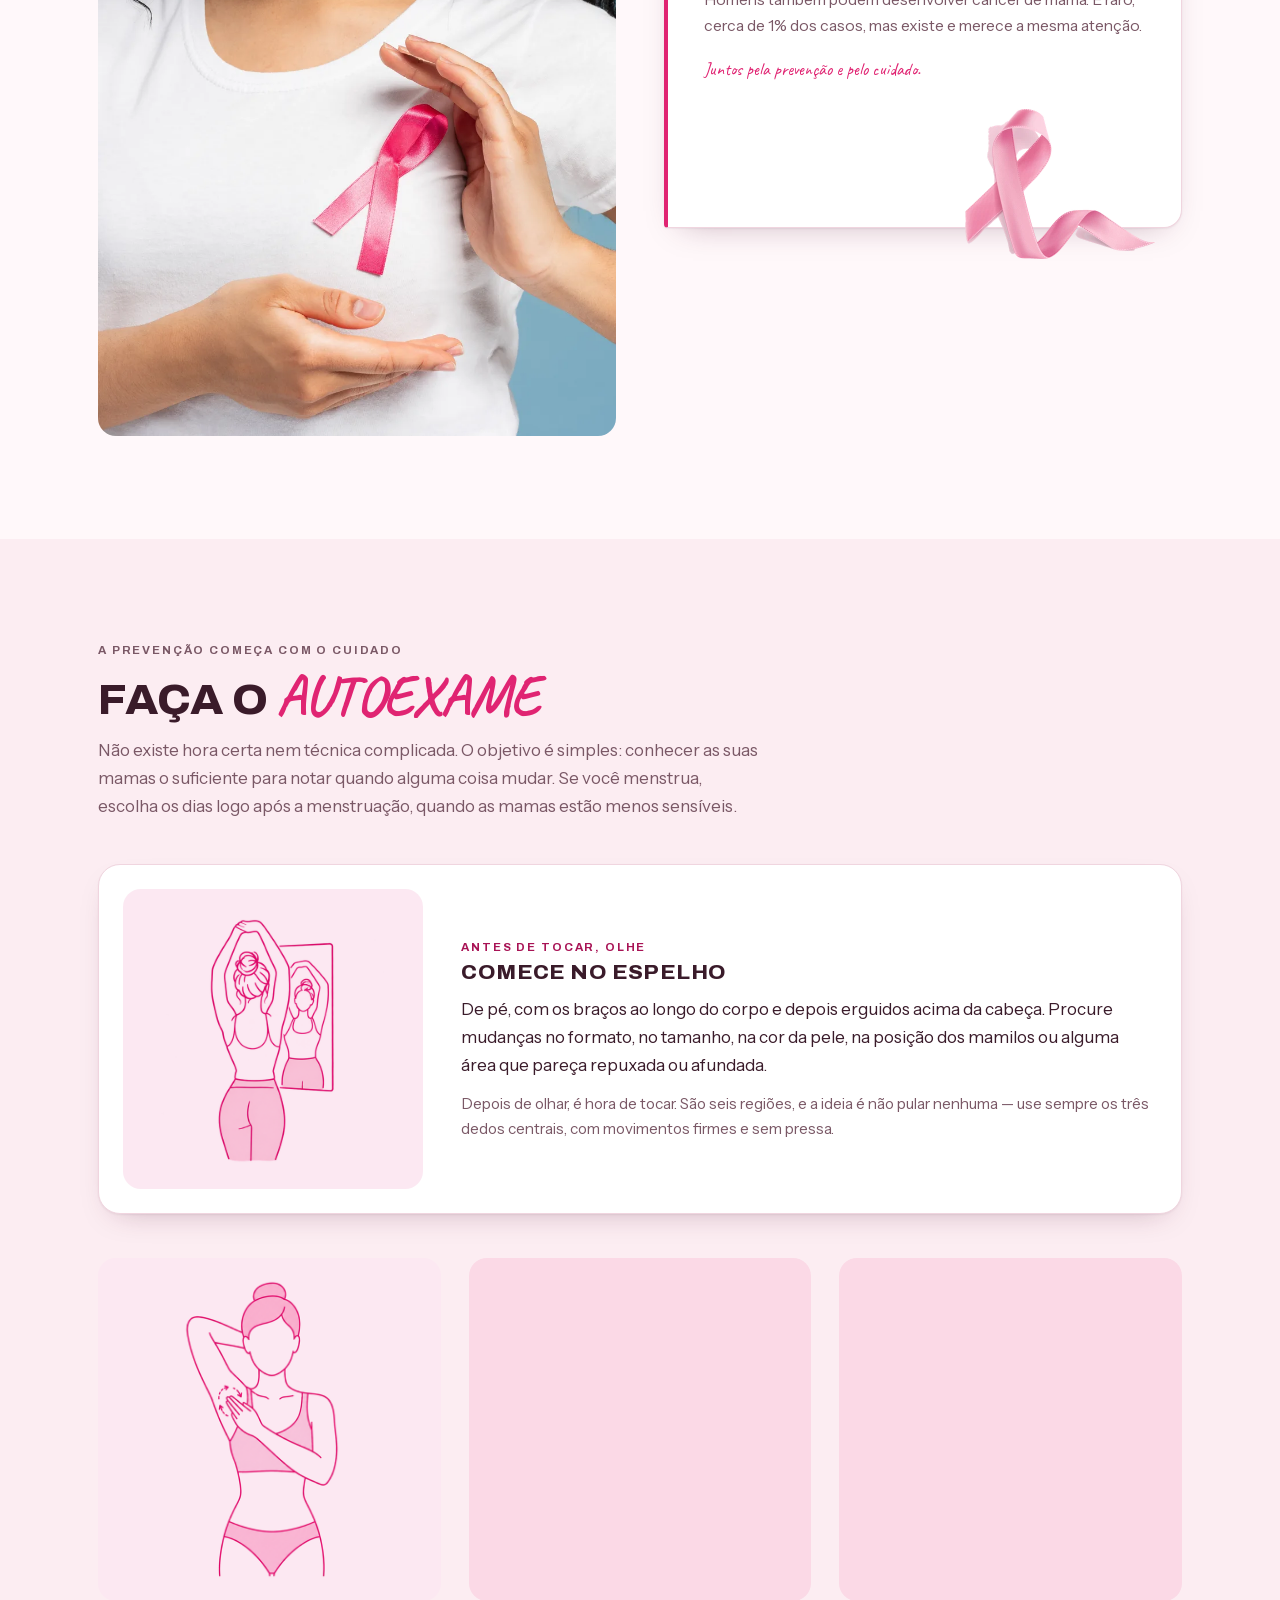
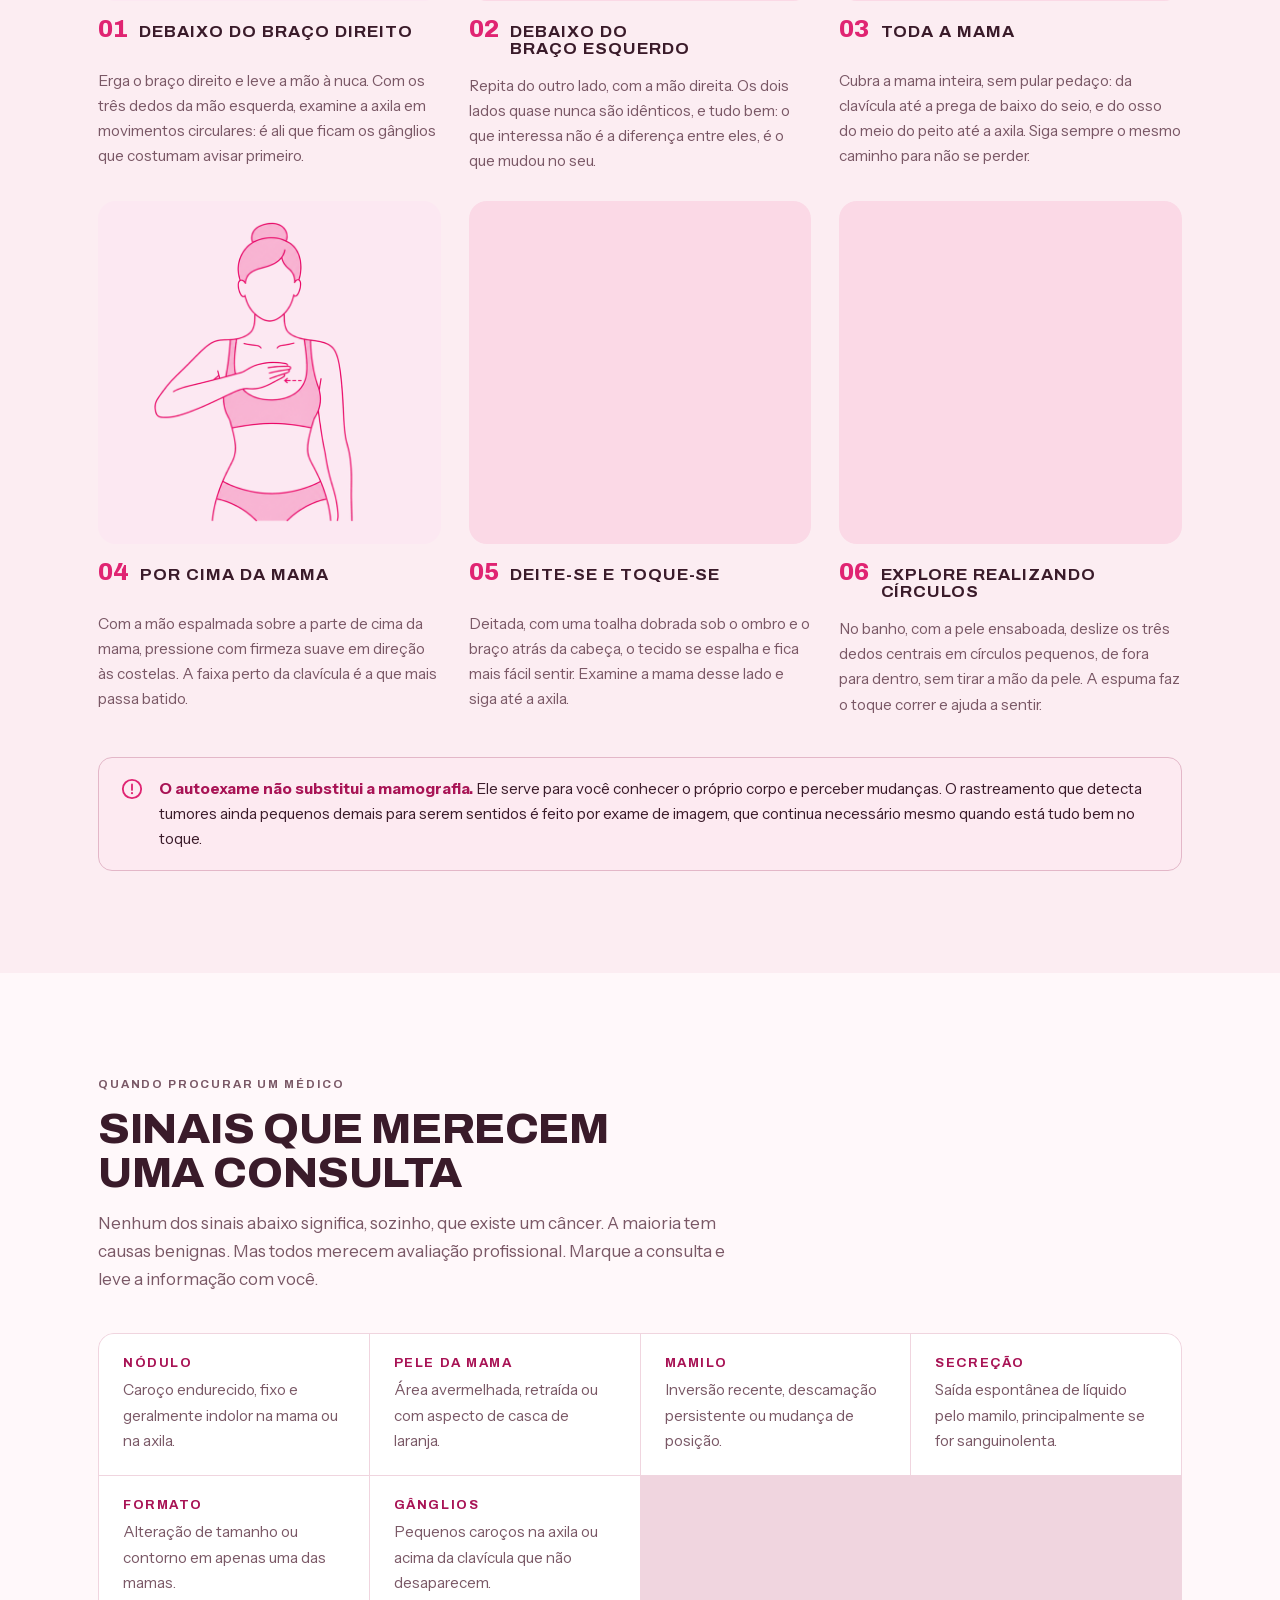
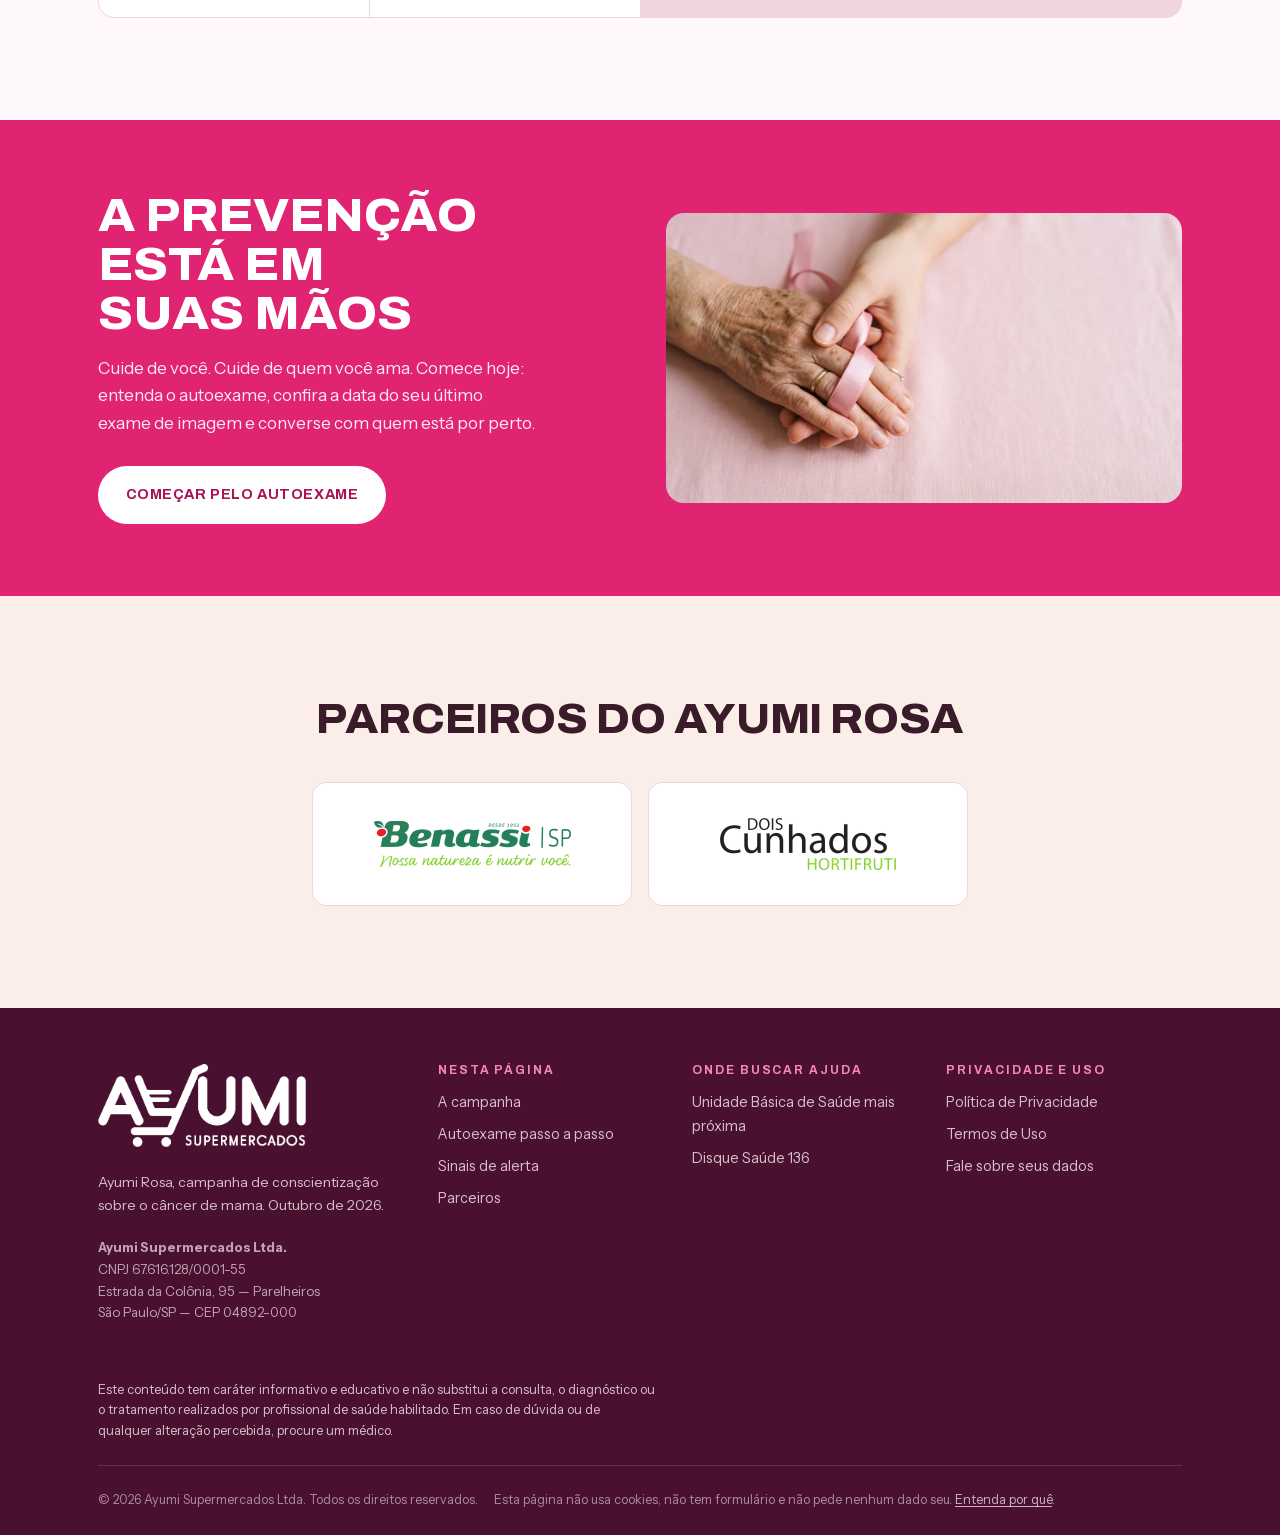
==== commit 5967921f: "Compliance: paginas legais, numeros do INCA e fontes fora do Google A pagina nao coleta nada — sem f" ====
--- a/index.html
+++ b/index.html
@@ -15,17 +15,19 @@
 <meta property="og:site_name" content="Ayumi">
 <meta property="og:title" content="Ayumi Rosa: cuidar de você é o maior gesto de amor">
 <meta property="og:description" content="Outubro Rosa da Ayumi: como fazer o autoexame, quais sinais merecem uma consulta e por que o diagnóstico precoce muda tudo.">
-<meta property="og:url" content="https://ayumi.locomotiva.art.br/">
-<meta property="og:image" content="https://ayumi.locomotiva.art.br/img/og-ayumi-rosa.jpg">
+<meta property="og:url" content="https://ayumirosa.com.br/">
+<meta property="og:image" content="https://ayumirosa.com.br/img/og-ayumi-rosa.jpg">
 <meta property="og:image:width" content="1200">
 <meta property="og:image:height" content="630">
 <meta property="og:image:alt" content="Laço de cetim rosa sobre papel texturizado">
 <meta name="twitter:card" content="summary_large_image">
-<meta name="theme-color" content="#e12c77">
-
-<link rel="preconnect" href="https://fonts.googleapis.com">
-<link rel="preconnect" href="https://fonts.gstatic.com" crossorigin>
-<link rel="stylesheet" href="https://fonts.googleapis.com/css2?family=Archivo:wdth,wght@75..125,400..900&family=Instrument+Sans:wght@400;500;600&family=Caveat:wght@500;700&display=swap">
+<meta name="theme-color" content="#e02472">
+
+<!-- Fontes servidas daqui, nao pelo Google: o CSS de fonts.googleapis.com
+     mandava o IP de cada visitante para fora do pais. Ver fontes/LEIA-ME.md. -->
+<link rel="preload" href="fontes/archivo.woff2" as="font" type="font/woff2" crossorigin>
+<link rel="preload" href="fontes/instrument-sans.woff2" as="font" type="font/woff2" crossorigin>
+<link rel="stylesheet" href="css/fontes.css">
 
 <style>
 /* ============================================================
@@ -58,7 +60,13 @@
   --marinho:      #001B54;   /* texto do banner, medido na arte da campanha */
   --rosa-banner:  #DF0D6C;   /* o "amor." do banner, idem */
 
-  --rosa:         #E12C77;
+  /* #E12C77 era o rosa ate 21/09/2026. Branco sobre ele dava 4,35:1, e ele e
+     fundo de texto em dois lugares — o botao primario (0.9rem bold) e a faixa
+     inteira do CTA. Os dois sao texto de tamanho normal, que pede 4,5:1.
+     #E02472 tem o MESMO matiz (335,1) e a MESMA saturacao (75,1%), so 1,8
+     ponto mais escuro: da 4,51:1 e ninguem ve a diferenca. O rosa medido na
+     arte da campanha e o --rosa-banner, que nao foi tocado. */
+  --rosa:         #E02472;
   --rosa-escuro:  #A81355;
   --rosa-medio:   #F587B4;
   --rosa-claro:   #FBD9E6;
@@ -134,6 +142,19 @@
 .cabecalho-secao--centro{ align-items:center; text-align:center; margin-inline:auto; }
 
 /* ---------- botões ---------- */
+/* Primeiro elemento focavel da pagina. Fica fora da tela ate receber foco,
+   e entao aparece: quem navega por teclado nao precisa varrer o menu inteiro
+   para chegar ao conteudo. LBI (Lei 13.146/2015, art. 63). */
+.pular{
+  position:absolute; left:.75rem; top:-4rem; z-index:100;
+  background: var(--rosa); color:#fff; text-decoration:none;
+  font-family: var(--display); font-weight:700; font-size:.85rem;
+  letter-spacing:.04em; text-transform:uppercase;
+  padding:.8rem 1.3rem; border-radius:0 0 12px 12px;
+  transition: top .18s ease;
+}
+.pular:focus{ top:0; }
+
 .btn{
   display:inline-flex; align-items:center; gap:.55rem;
   font-family: var(--display); font-weight:700; font-size:.9rem;
@@ -221,13 +242,20 @@
   display:grid; grid-template-columns: 1.15fr 1.05fr; gap: clamp(.5rem,1.5vw,1.25rem);
   align-items:center; padding-block: var(--hero-respiro);
 }
+/* Em tela grande sobra largura: a coluna do texto puxa mais, e a marca chega
+   perto da moca como na arte da campanha. Abaixo disso a mesma divisao
+   espremia a figura — em 1180px ela caia para 454px de largura, com 323px de
+   faixa vazia embaixo. */
+@media (min-width: 1500px){ .hero__grade{ grid-template-columns: 1.4fr .8fr; } }
 @media (max-width: 900px){ .hero__grade{ grid-template-columns:1fr; } }
 
 .hero__texto{ display:flex; flex-direction:column; gap:1.35rem; position:relative; z-index:2; }
 /* A marca da campanha e arte pronta, nao tipografia: o "rosa" manuscrito
    termina num laco que vira coracao, e isso nao se remonta com fonte. */
 .marca{ margin:0; }
-.marca img{ display:block; width:min(100%, 620px); height:auto; }
+/* sem teto: a marca ocupa a coluna inteira, e o tamanho dela e a divisao
+   das colunas do banner que define */
+.marca img{ display:block; width:100%; height:auto; }
 .hero__frase{
   font-family: var(--display); font-weight:800; font-size: clamp(1.3rem, 6vw, 2.15rem);
   line-height:1.18; letter-spacing:-.015em; color: var(--marinho);
@@ -266,6 +294,14 @@
    moldura: nada de borda arredondada nem fundo, para o gradiente do hero
    passar por tras dela como na arte da campanha. */
 .hero__figura{ display:block; width:100%; height:auto; }
+/* Precisa vir DEPOIS de .hero__arte: mesma especificidade, quem vem por
+   ultimo vence. A coluna da direita sozinha nao devolve o tamanho da moca,
+   porque marca e figura disputam a mesma largura; aqui a figura avanca 130px
+   para a esquerda, por tras da coluna de texto (que tem z-index 2), sem
+   empurrar nada. */
+@media (min-width: 1500px){
+  .hero__arte{ width: calc(100% + var(--sangra) + 130px); margin-inline-start: -130px; }
+}
 /* Coluna unica: sem teto a figura crescia demais e empurrava o resto da
    pagina para fora da primeira tela. */
 @media (max-width: 900px){
@@ -298,8 +334,16 @@
   font-size: clamp(2.1rem, 4.6vw, 3.1rem); line-height:1;
   color: var(--rosa-medio); font-variant-numeric: tabular-nums;
 }
+/* "ate 95%": o numero e da FEMAMA e e um TETO, nao um piso. O prefixo vem
+   miudo e sobrescrito para nao competir com o algarismo, mas ele nao e enfeite
+   — sem ele a faixa afirma mais do que a fonte diz. */
+.dado__ate{
+  font-size:.34em; font-weight:700; font-stretch:104%; text-transform:uppercase;
+  letter-spacing:.12em; vertical-align:.95em; margin-right:.28em;
+}
 .dado__txt{ font-size:.95rem; color: rgba(255,240,246,.82); max-width:34ch; }
-.dados__fonte{ font-size:.75rem; color: rgba(255,240,246,.55); padding-bottom:2rem; }
+.dados__fonte{ font-size:.75rem; color: rgba(255,240,246,.55); padding-bottom:2rem; max-width:80ch; }
+.dados__fonte cite{ font-style:italic; }
 
 /* ---------- sobre ---------- */
 .sobre__grade{
@@ -441,10 +485,11 @@
 /* ---------- rodapé ---------- */
 .rodape{ background: var(--profundo); color: rgba(255,240,246,.78); }
 .rodape__grade{
-  display:grid; grid-template-columns: 1.2fr 1fr 1fr; gap:2.5rem;
+  display:grid; grid-template-columns: 1.4fr 1fr 1fr 1.1fr; gap:2.5rem;
   padding-block: clamp(2.5rem,5vw,3.5rem);
 }
-@media (max-width: 820px){ .rodape__grade{ grid-template-columns:1fr; } }
+@media (max-width: 1040px){ .rodape__grade{ grid-template-columns: 1fr 1fr; } }
+@media (max-width: 620px){ .rodape__grade{ grid-template-columns:1fr; } }
 .rodape h3{
   font-size:.75rem; letter-spacing:.16em; text-transform:uppercase;
   color: var(--rosa-medio); margin-bottom:.9rem; font-weight:700;
@@ -458,6 +503,15 @@
   font-size:.78rem; color: rgba(255,240,246,.55);
 }
 .rodape__disclaimer{ max-width:62ch; font-size:.8rem; line-height:1.6; padding-bottom:1.5rem; }
+/* Quem responde pela pagina, por extenso. Nao e miudo de rodape: e a
+   identificacao do controlador exigida pela LGPD, e sem ela o visitante nao
+   tem a quem cobrar o direito que a politica promete. */
+.rodape__id{ font-size:.82rem; line-height:1.65; margin-top:1.25rem; color: rgba(255,240,246,.66); max-width:38ch; }
+.rodape__base a{ color: rgba(255,240,246,.72); text-decoration:underline; text-underline-offset:.2em; }
+.rodape__base a:hover{ color:#fff; }
+/* Regiao, nao controle: receber o foco do link de pulo nao precisa desenhar
+   um contorno em volta da pagina inteira. */
+main:focus{ outline:none; }
 
 html{ scroll-behavior:smooth; }
 @media (prefers-reduced-motion: reduce){
@@ -467,6 +521,8 @@
 </style>
 </head>
 <body>
+
+<a class="pular" href="#conteudo">Pular para o conteúdo</a>
 
 <!-- ====================== TOPO ====================== -->
 <header class="topo">
@@ -485,7 +541,7 @@
   </div>
 </header>
 
-<main>
+<main id="conteudo" tabindex="-1">
 
 <!-- ====================== HERO ====================== -->
 <section class="hero">
@@ -516,19 +572,23 @@
   <div class="env">
     <div class="dados__grade">
       <div class="dado">
-        <span class="dado__num">73.610</span>
+        <span class="dado__num">78.610</span>
         <p class="dado__txt">novos casos de câncer de mama estimados por ano no Brasil.</p>
       </div>
       <div class="dado">
-        <span class="dado__num">+95%</span>
+        <span class="dado__num"><span class="dado__ate">até</span>95%</span>
         <p class="dado__txt">de chance de cura quando o diagnóstico acontece em estágio inicial.</p>
       </div>
       <div class="dado">
-        <span class="dado__num">1 em 12</span>
-        <p class="dado__txt">é o risco aproximado de uma mulher desenvolver a doença até os 75 anos.</p>
-      </div>
-    </div>
-    <p class="dados__fonte">Fonte: INCA, Estimativa de Incidência de Câncer no Brasil (triênio 2023-2025). Confirme os números vigentes antes da publicação.</p>
+        <span class="dado__num">71,57</span>
+        <p class="dado__txt">é o risco estimado, em casos novos a cada 100 mil mulheres por ano.</p>
+      </div>
+    </div>
+    <p class="dados__fonte">
+      Casos novos e risco estimado: INCA, <cite>Estimativa 2026-2028: Incidência de Câncer no
+      Brasil</cite>, publicada em 4 de fevereiro de 2026. Chance de cura com diagnóstico
+      precoce: FEMAMA, divulgada pela Febrasgo.
+    </p>
   </div>
 </section>
 
@@ -751,6 +811,12 @@
           Ayumi Rosa, campanha de conscientização sobre o câncer de mama.
           Outubro de 2026.
         </p>
+        <p class="rodape__id">
+          <strong>Ayumi Supermercados Ltda.</strong><br>
+          CNPJ 67.616.128/0001-55<br>
+          Estrada da Colônia, 95 — Parelheiros<br>
+          São Paulo/SP — CEP 04892-000
+        </p>
       </div>
 
       <div>
@@ -770,6 +836,15 @@
           <li>Disque Saúde 136</li>
         </ul>
       </div>
+
+      <div>
+        <h3>Privacidade e uso</h3>
+        <ul>
+          <li><a href="privacidade/">Política de Privacidade</a></li>
+          <li><a href="termos/">Termos de Uso</a></li>
+          <li><a href="mailto:online@ayumi.com.br">Fale sobre seus dados</a></li>
+        </ul>
+      </div>
     </div>
 
     <p class="rodape__disclaimer">
@@ -779,7 +854,9 @@
     </p>
 
     <div class="rodape__base">
-      <span>© 2026 Ayumi. Todos os direitos reservados.</span>
+      <span>© 2026 Ayumi Supermercados Ltda. Todos os direitos reservados.</span>
+      <span>Esta página não usa cookies, não tem formulário e não pede nenhum dado seu.
+        <a href="privacidade/">Entenda por quê</a>.</span>
     </div>
   </div>
 </footer>
--- a/css/fontes.css
+++ b/css/fontes.css
@@ -0,0 +1,37 @@
+/* ============================================================
+   FONTES — servidas pelo proprio dominio, nao pelo Google.
+   Antes a pagina puxava o CSS de fonts.googleapis.com, o que mandava o IP
+   de cada visitante para um servidor nos EUA sem nenhuma contrapartida:
+   transferencia internacional de dado pessoal a declarar na politica, por
+   causa de fonte. Com os arquivos aqui, a pagina nao fala com ninguem de
+   fora e some tambem o CSS bloqueante em outra origem.
+
+   As tres sao variaveis (um arquivo cobre todos os pesos) e estao sob a
+   SIL Open Font License 1.1, que permite hospedar. Ver fontes/LEIA-ME.md.
+   ============================================================ */
+
+@font-face{
+  font-family: 'Archivo';
+  font-style: normal;
+  font-weight: 400 900;      /* usados: 700 e 800 */
+  font-stretch: 75% 125%;    /* usados: 104%, 108% e 110% */
+  font-display: swap;
+  src: url('../fontes/archivo.woff2') format('woff2-variations');
+}
+
+@font-face{
+  font-family: 'Instrument Sans';
+  font-style: normal;
+  font-weight: 400 700;
+  font-stretch: 100%;
+  font-display: swap;
+  src: url('../fontes/instrument-sans.woff2') format('woff2-variations');
+}
+
+@font-face{
+  font-family: 'Caveat';
+  font-style: normal;
+  font-weight: 400 700;
+  font-display: swap;
+  src: url('../fontes/caveat.woff2') format('woff2-variations');
+}
